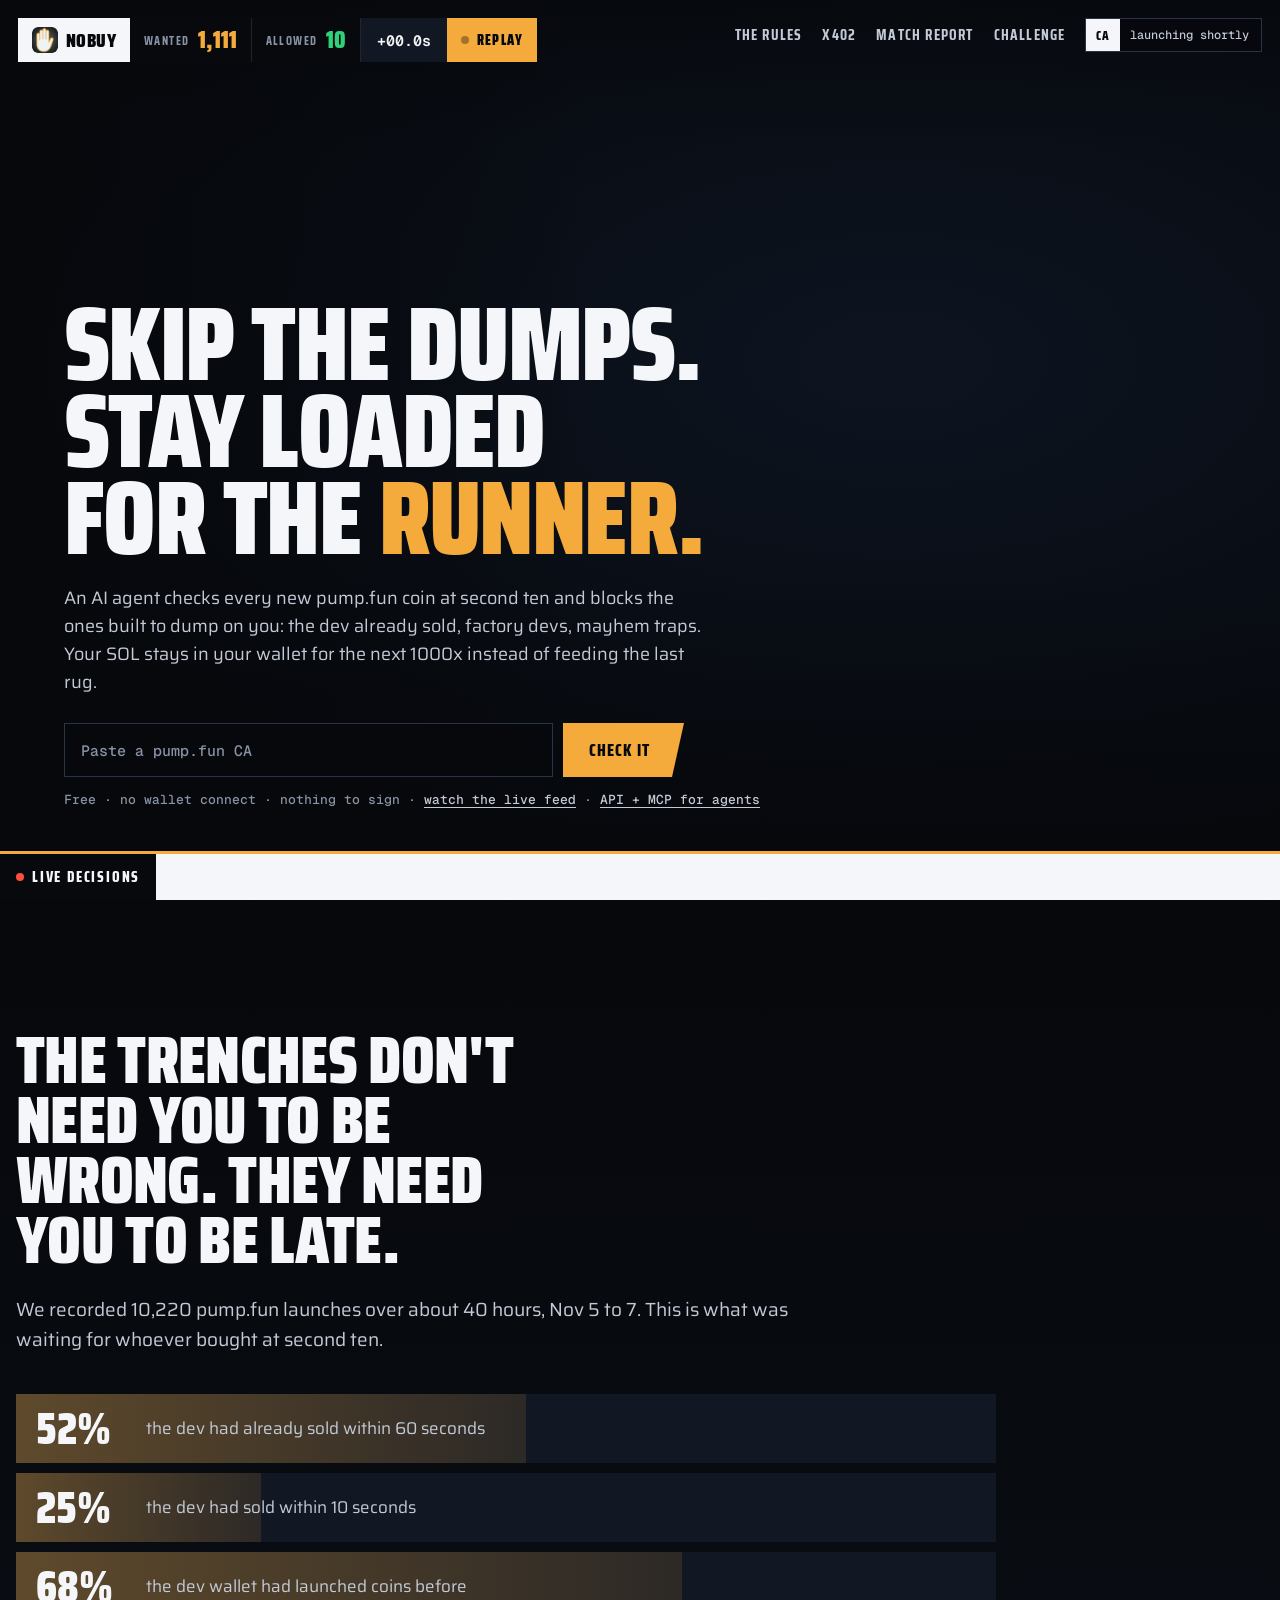
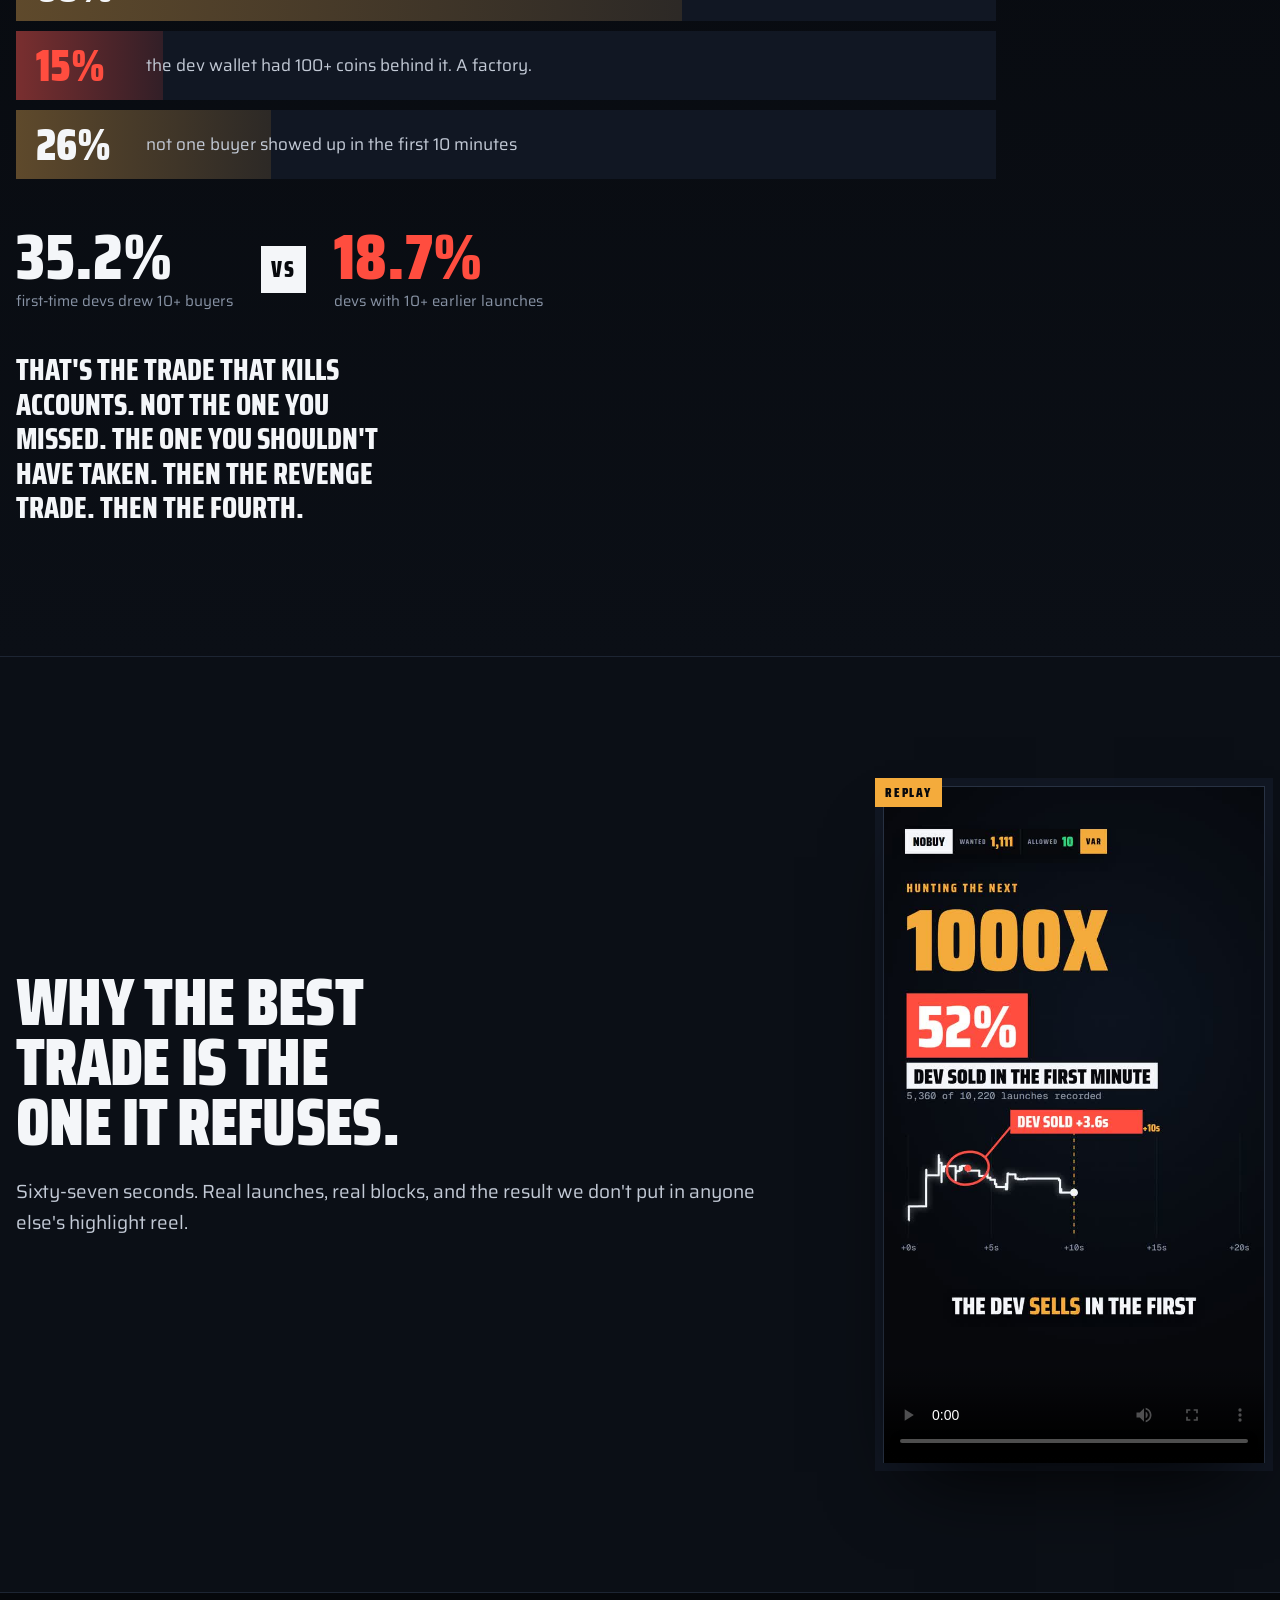
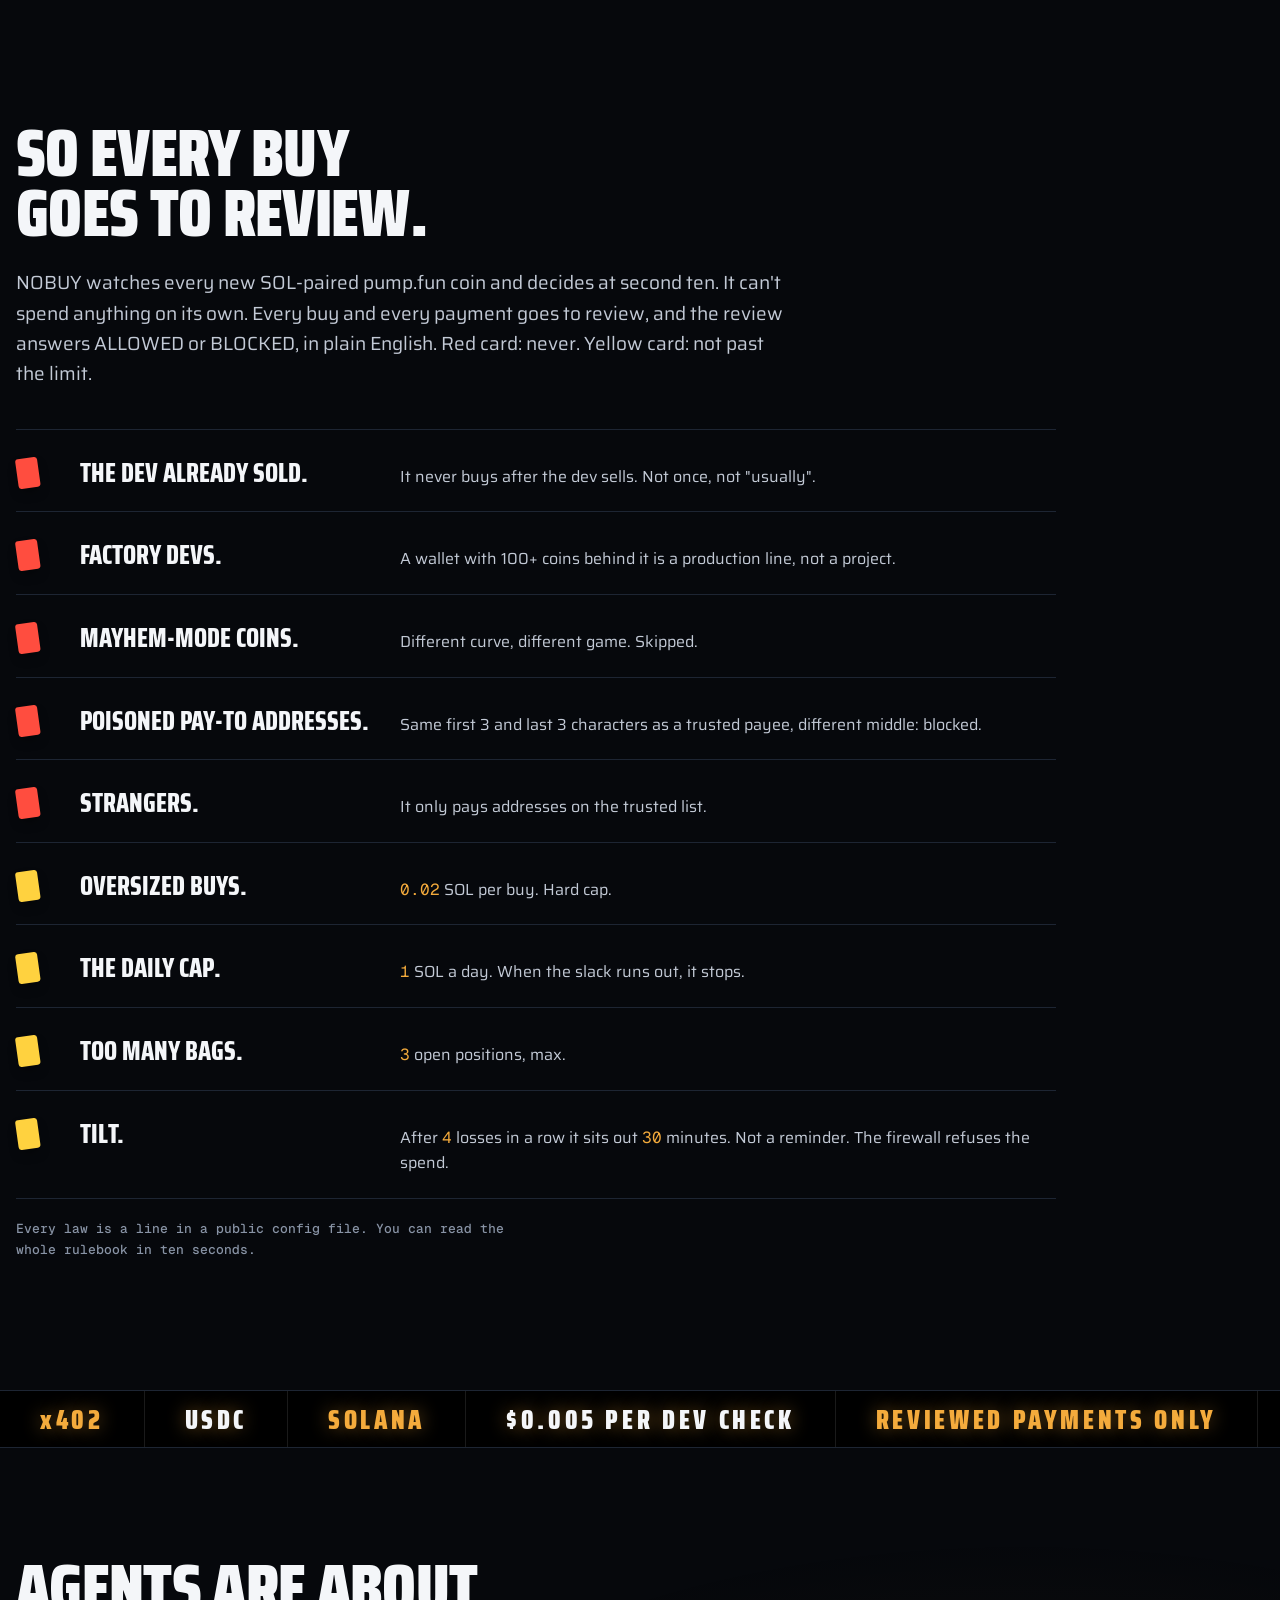
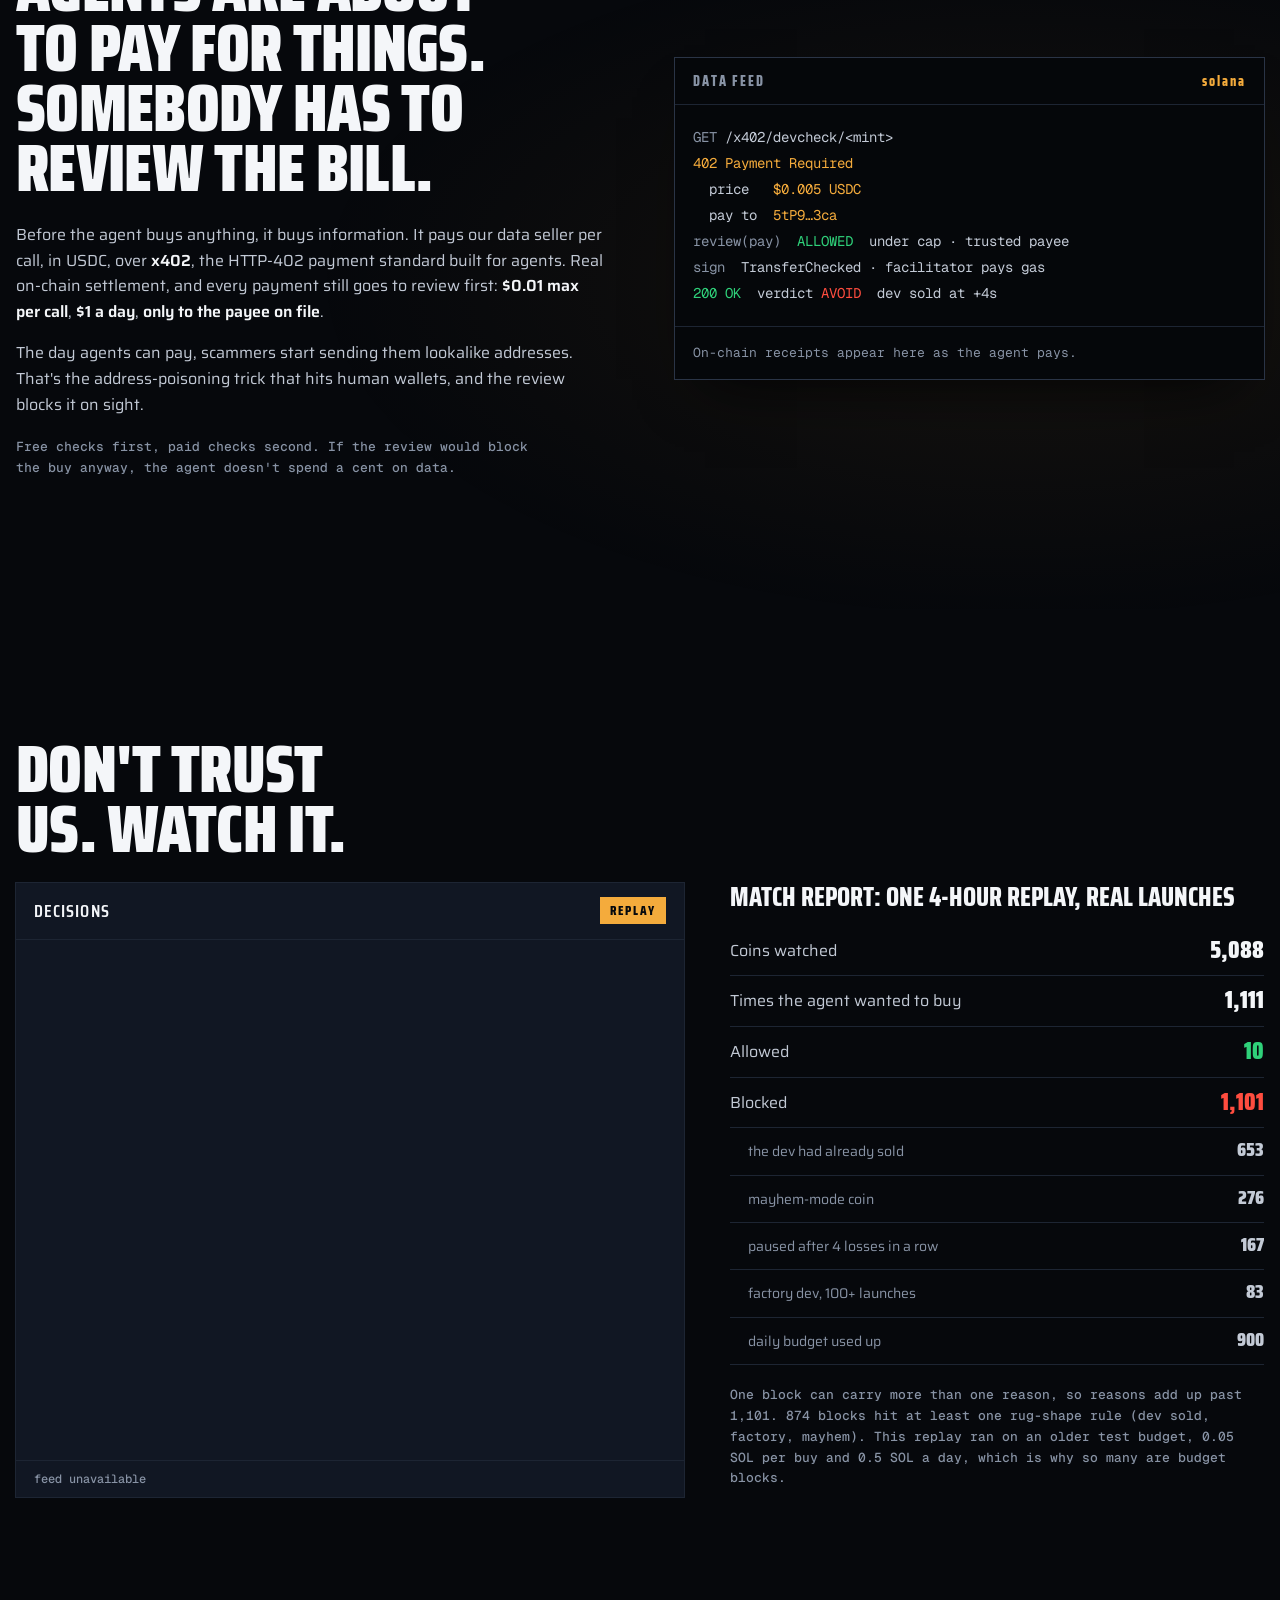
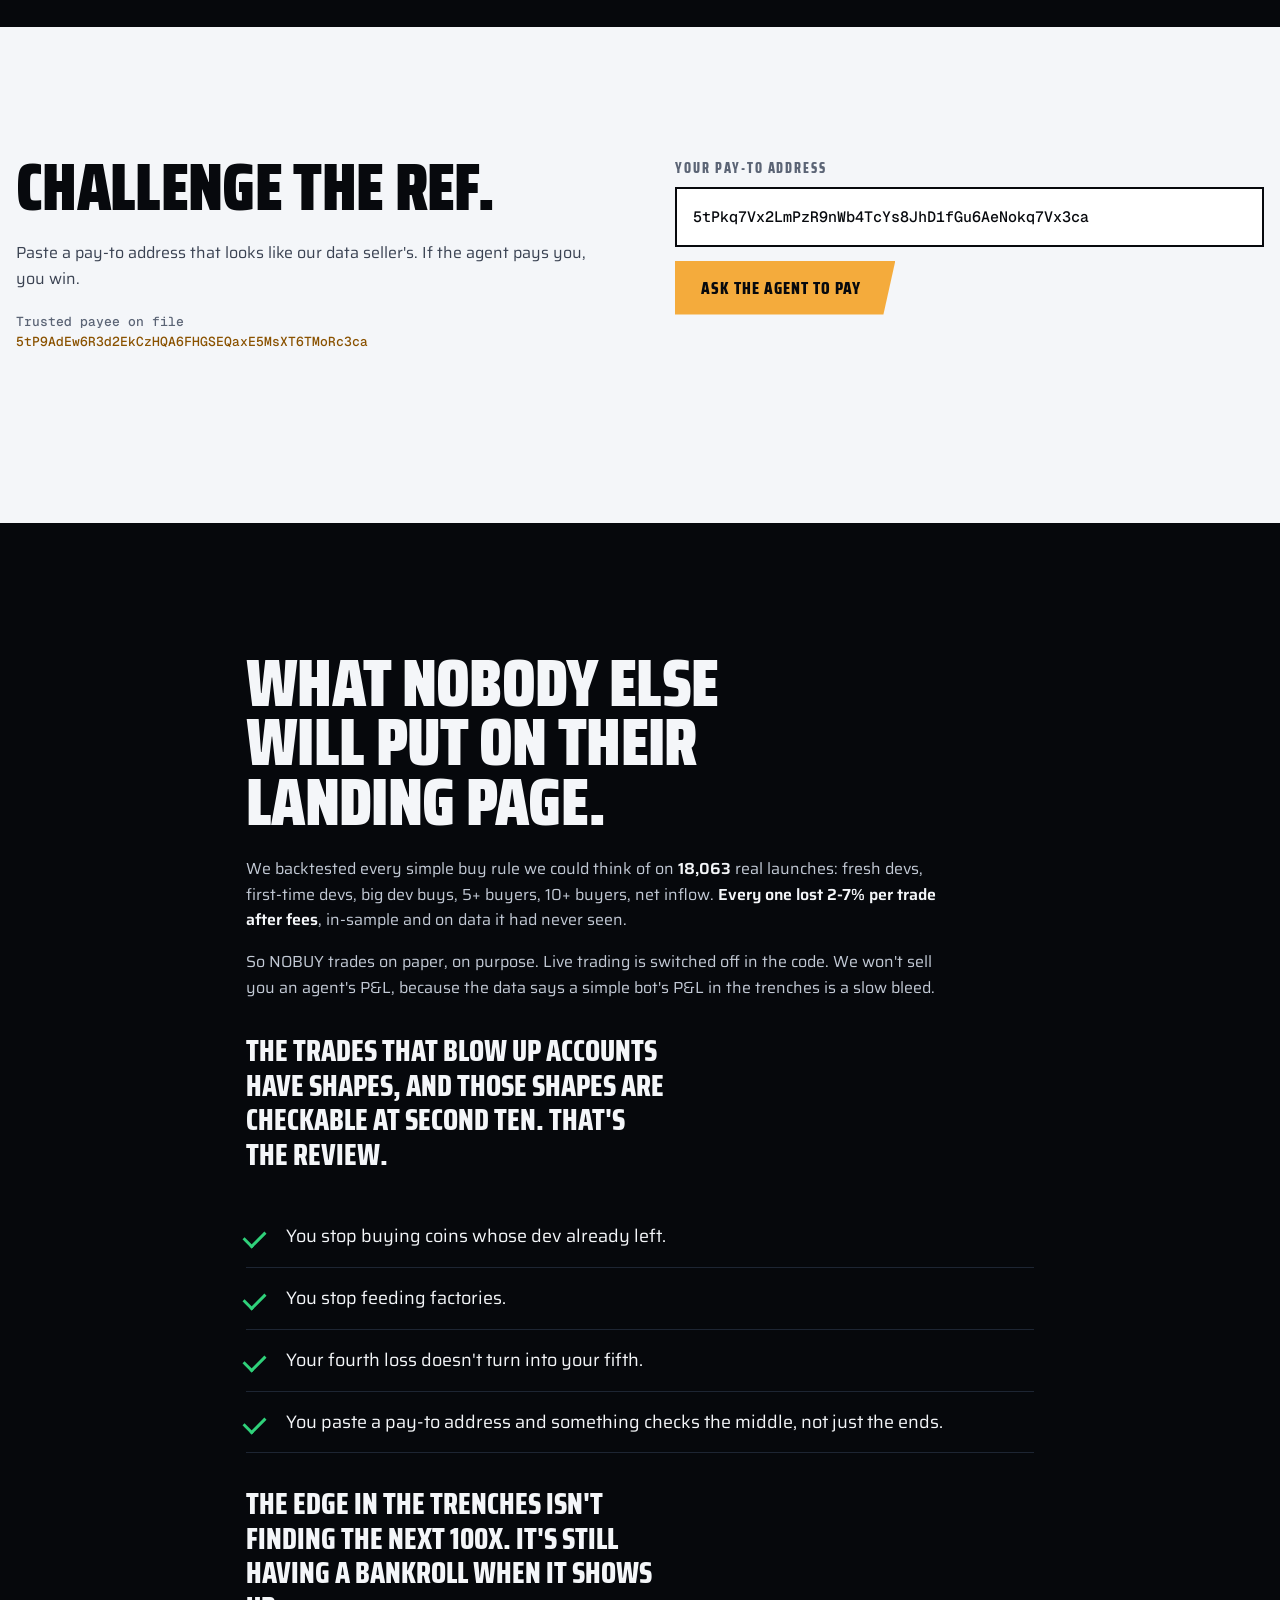
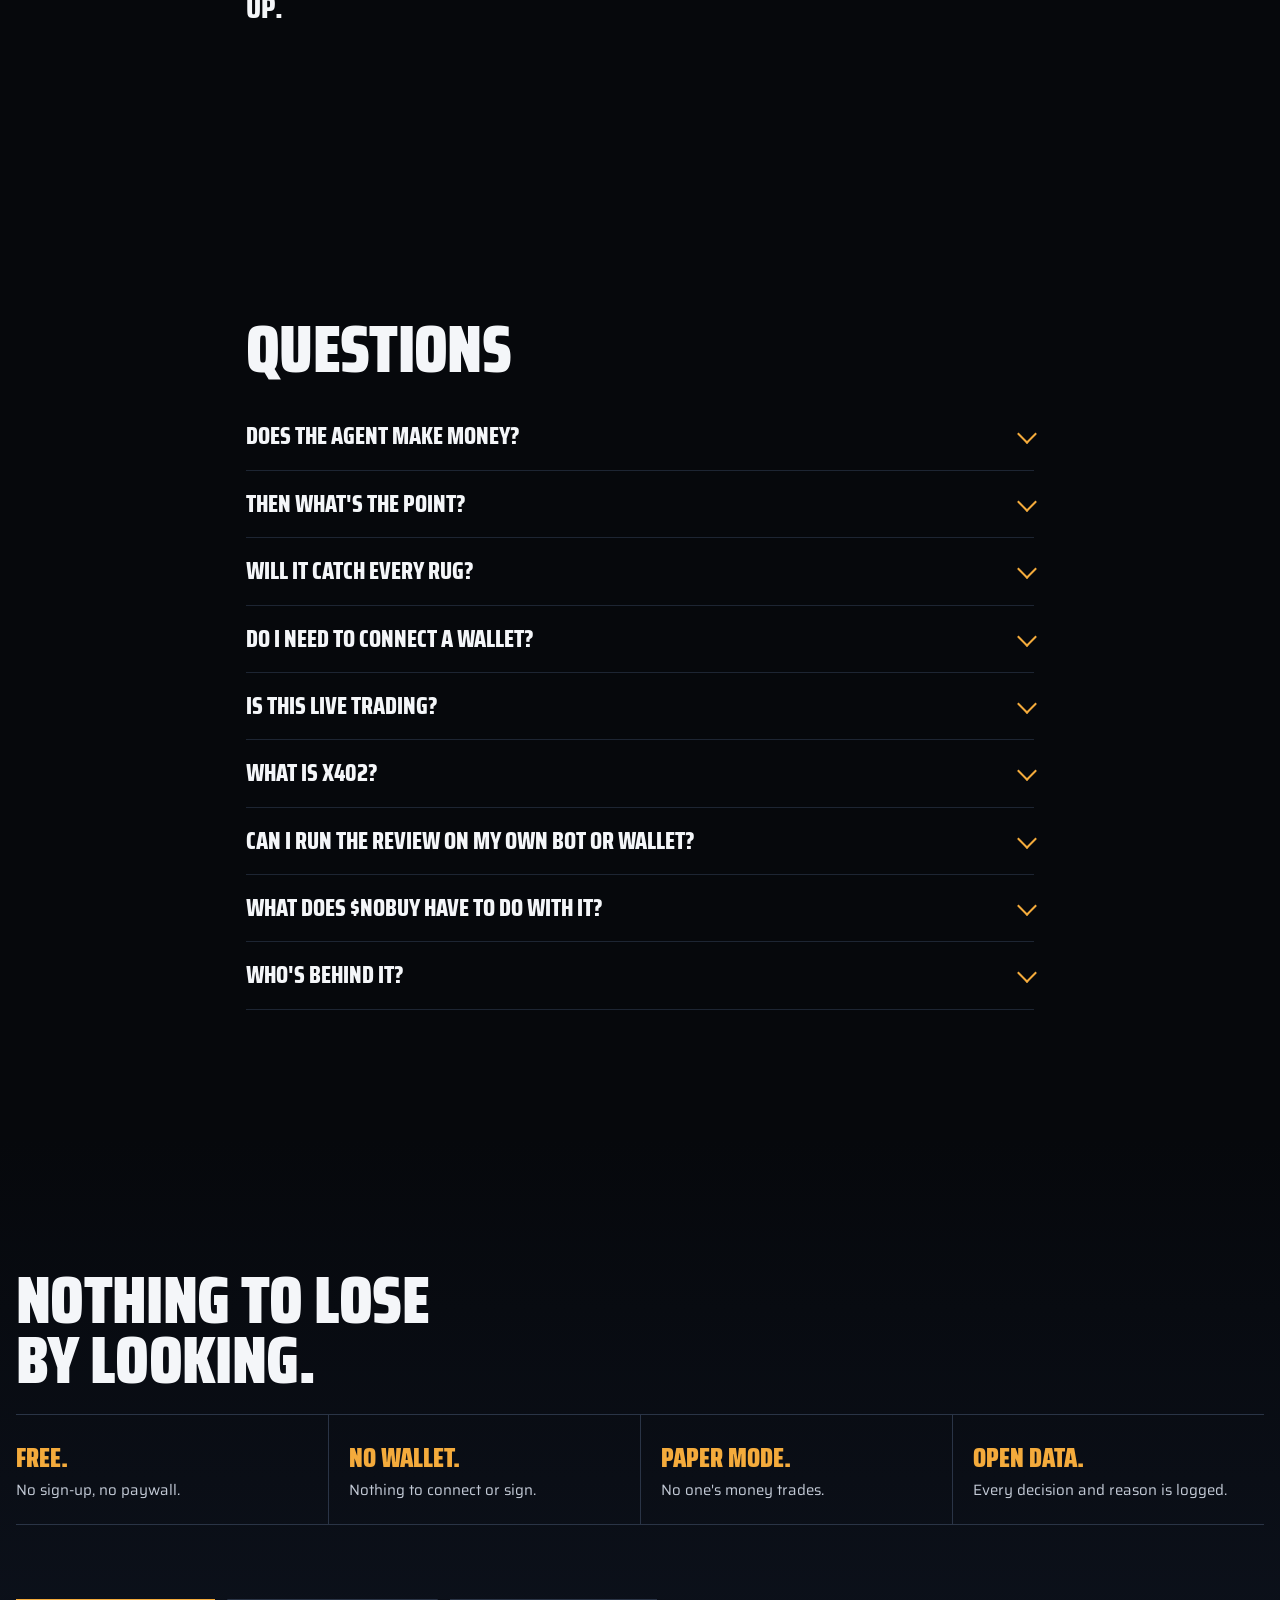
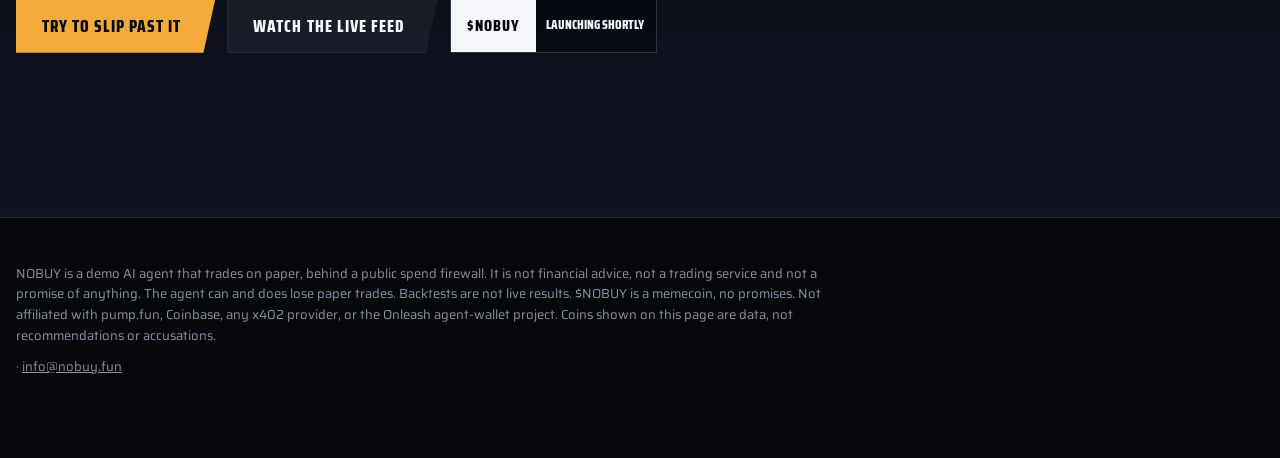
==== site/index.html @ ee3e0e4b "NOBUY: coin check API, x402 paywall, MCP tool, paper agent, site" ====
<!doctype html>
<html lang="en">
<head>
<meta charset="utf-8">
<meta name="viewport" content="width=device-width, initial-scale=1, viewport-fit=cover">
<title>NOBUY: skip the dumps, stay loaded for the runner</title>
<meta name="description" content="An AI agent blocks the pump.fun coins built to dump on you, so your SOL is still there for the runner.">
<meta property="og:title" content="NOBUY">
<meta property="og:description" content="Skip the dumps. Stay loaded for the runner.">
<meta property="og:image" content="https://nobuy.fun/og.png">
<meta property="og:url" content="https://nobuy.fun/">
<meta name="twitter:image" content="https://nobuy.fun/og.png">
<meta name="twitter:card" content="summary_large_image">
<meta name="twitter:title" content="NOBUY">
<meta name="twitter:description" content="Skip the dumps. Stay loaded for the runner.">
<meta name="theme-color" content="#06080c">
<link rel="icon" href="favicon-32.png" type="image/png" sizes="32x32">
<link rel="apple-touch-icon" href="apple-touch-icon.png">
<link rel="preconnect" href="https://fonts.googleapis.com">
<link rel="preconnect" href="https://fonts.gstatic.com" crossorigin>
<link href="https://fonts.googleapis.com/css2?family=Saira+Condensed:wght@600;700;800;900&family=Saira:wght@400;500;600&family=Geist+Mono:wght@400;500;600&display=swap" rel="stylesheet">
<link rel="stylesheet" href="style.css?v=7">
</head>
<body>
<!--
THESIS: Every buy goes to review. The page is a VAR broadcast: real coins replayed, the dev sell circled on the telestrator, the decision slammed on screen. It refuses the crypto-tool hero (two columns, gradient, card of stats).
OWN-WORLD: Night-match broadcast package. Pitch-black field, white broadcast slabs with black condensed caps, review amber as the house colour, NO BUY red, ALLOWED green, Saira Condensed caps, Geist body, Geist Mono only for data. Scorebug, lower thirds, ticker crawl, red/yellow cards.
STORY: Trenchers see the agent refuse real dev-sold, factory and mayhem coins, believe the review keeps them out of account-killing trades, then challenge it (slip test), watch the VSL, follow X, buy $NOBUY.
FIRST VIEWPORT: Full-bleed canvas replay of a real coin's first 20s. Scorebug top-left carries the proof (WANTED 1,111 / ALLOWED 10 + replay clock). Headline sells the outcome: Skip the dumps. Stay loaded for the runner. Review lower-third at right: UNDER REVIEW then DECISION slab. Headline bottom-left at display scale with two actions. Crawl of live decisions along the bottom edge.
FORM: VAR replay broadcast, own grounded list #6, seed key f89a2856.
FINISH: unreviewed and undocumented is unfinished; this build ends with the finish review, the verdict, and DESIGN.md
-->

<header class="broadcast" id="top">
  <canvas id="pitch" aria-hidden="true"></canvas>
  <div class="vignette" aria-hidden="true"></div>

  <div class="bugRow">
    <a class="scorebug" href="#top" aria-label="NOBUY scoreboard">
      <span class="sb-brand"><img src="mark.png" alt="" width="26" height="26" style="border-radius:6px">NOBUY</span>
      <span class="sb-team"><small>WANTED</small><b id="sbWanted">1,111</b></span>
      <span class="sb-team go"><small>ALLOWED</small><b id="sbAllowed">10</b></span>
      <span class="sb-clock" id="sbClock">+00.0s</span>
      <span class="sb-var"><i id="liveDot"></i><span id="sbMode">REPLAY</span></span>
    </a>
    <nav class="corner" aria-label="Sections">
      <a href="#rules">The rules</a>
      <a href="#x402">x402</a>
      <a href="#report">Match report</a>
      <a href="#challenge">Challenge</a>
      <button class="ca" data-ca type="button"><b>CA</b><span>launching shortly</span></button>
      <a class="xlink" data-x href="#" target="_blank" rel="noopener" aria-label="NOBUY on X"><svg viewBox="0 0 24 24" width="16" height="16" aria-hidden="true"><path fill="currentColor" d="M17.75 3h3.07l-6.7 7.66L22 21h-6.17l-4.83-6.32L5.47 21H2.4l7.17-8.2L2 3h6.33l4.37 5.78L17.75 3Zm-1.08 16.2h1.7L7.4 4.7H5.58l11.09 14.5Z"/></svg></a>
    </nav>
  </div>

  <div class="review" id="review" aria-live="polite">
    <div class="rv-tag"><span class="rv-var">VAR</span><span id="rvState">CHECKING</span></div>
    <div class="rv-coin" id="rvCoin">$—</div>
    <div class="rv-decision" id="rvDecision">—</div>
    <div class="rv-why" id="rvWhy"></div>
  </div>

  <div class="titleCard">
    <h1><span>Skip the dumps.</span> <span>Stay loaded</span> <span>for the <em>runner.</em></span></h1>
    <p class="dek">An AI agent checks every new pump.fun coin at second ten and blocks the ones built to dump on you: the dev already sold, factory devs, mayhem traps. Your SOL stays in your wallet for the next 1000x instead of feeding the last rug.</p>
    <form class="ck" id="ck" autocomplete="off">
      <input id="ckIn" spellcheck="false" placeholder="Paste a pump.fun CA" aria-label="Paste a pump.fun contract address">
      <button class="btn primary" type="submit">Check it</button>
    </form>
    <p class="assure">Free · no wallet connect · nothing to sign · <a href="#report">watch the live feed</a> · <a href="docs.html">API + MCP for agents</a></p>
  </div>

  <div class="crawl" aria-label="Latest decisions">
    <span class="crawl-label"><i></i>LIVE DECISIONS</span>
    <div class="crawl-track"><div class="crawl-inner" id="crawl"></div></div>
  </div>
</header>

<main>
<section class="stats" id="stats">
  <div class="wrap">
    <h2>The trenches don't need you to be wrong. They need you to be late.</h2>
    <p class="lead">We recorded 10,220 pump.fun launches over about 40 hours, Nov 5 to 7. This is what was waiting for whoever bought at second ten.</p>
    <div class="h2h" id="h2h">
      <div class="bar" style="--v:52"><span class="bar-n">52%</span><span class="bar-l">the dev had already sold within 60 seconds</span><i></i></div>
      <div class="bar" style="--v:25"><span class="bar-n">25%</span><span class="bar-l">the dev had sold within 10 seconds</span><i></i></div>
      <div class="bar" style="--v:68"><span class="bar-n">68%</span><span class="bar-l">the dev wallet had launched coins before</span><i></i></div>
      <div class="bar red" style="--v:15"><span class="bar-n">15%</span><span class="bar-l">the dev wallet had 100+ coins behind it. A factory.</span><i></i></div>
      <div class="bar" style="--v:26"><span class="bar-n">26%</span><span class="bar-l">not one buyer showed up in the first 10 minutes</span><i></i></div>
    </div>
    <div class="versus">
      <div><b>35.2%</b><span>first-time devs drew 10+ buyers</span></div>
      <div class="vs">VS</div>
      <div><b>18.7%</b><span>devs with 10+ earlier launches</span></div>
    </div>
    <p class="punch">That's the trade that kills accounts. Not the one you missed. The one you shouldn't have taken. Then the revenge trade. Then the fourth.</p>
  </div>
</section>

<section class="film" id="film">
  <div class="wrap filmGrid">
    <div>
      <h2>Why the best trade is the one it refuses.</h2>
      <p class="lead">Sixty-seven seconds. Real launches, real blocks, and the result we don't put in anyone else's highlight reel.</p>
    </div>
    <div class="monitor">
      <video id="vslVideo" controls playsinline preload="metadata" poster="vsl_poster.jpg">
        <source src="vsl.mp4" type="video/mp4">
      </video>
    </div>
  </div>
</section>

<section class="rules" id="rules">
  <div class="wrap">
    <h2>So every buy goes to review.</h2>
    <p class="lead">NOBUY watches every new SOL-paired pump.fun coin and decides at second ten. It can't spend anything on its own. Every buy and every payment goes to review, and the review answers ALLOWED or BLOCKED, in plain English. Red card: never. Yellow card: not past the limit.</p>
    <ol class="laws">
      <li><span class="card red" aria-label="Red card"></span><b>The dev already sold.</b><span>It never buys after the dev sells. Not once, not "usually".</span></li>
      <li><span class="card red" aria-label="Red card"></span><b>Factory devs.</b><span>A wallet with 100+ coins behind it is a production line, not a project.</span></li>
      <li><span class="card red" aria-label="Red card"></span><b>Mayhem-mode coins.</b><span>Different curve, different game. Skipped.</span></li>
      <li><span class="card red" aria-label="Red card"></span><b>Poisoned pay-to addresses.</b><span>Same first 3 and last 3 characters as a trusted payee, different middle: blocked.</span></li>
      <li><span class="card red" aria-label="Red card"></span><b>Strangers.</b><span>It only pays addresses on the trusted list.</span></li>
      <li><span class="card yellow" aria-label="Yellow card"></span><b>Oversized buys.</b><span><i data-cfg="max_trade_sol">0.02</i> SOL per buy. Hard cap.</span></li>
      <li><span class="card yellow" aria-label="Yellow card"></span><b>The daily cap.</b><span><i data-cfg="daily_sol">1</i> SOL a day. When the slack runs out, it stops.</span></li>
      <li><span class="card yellow" aria-label="Yellow card"></span><b>Too many bags.</b><span><i data-cfg="max_open">3</i> open positions, max.</span></li>
      <li><span class="card yellow" aria-label="Yellow card"></span><b>Tilt.</b><span>After <i data-cfg="loss_streak_pause">4</i> losses in a row it sits out <i data-cfg="pause_minutes">30</i> minutes. Not a reminder. The firewall refuses the spend.</span></li>
    </ol>
    <p class="fine">Every law is a line in a public config file. You can read the whole rulebook in ten seconds.</p>
  </div>
</section>

<section class="x402" id="x402">
  <div class="board" aria-hidden="true"><div class="board-run"><span>x402</span><span>USDC</span><span>SOLANA</span><span>$0.005 PER DEV CHECK</span><span>REVIEWED PAYMENTS ONLY</span><span>x402</span><span>USDC</span><span>SOLANA</span><span>$0.005 PER DEV CHECK</span><span>REVIEWED PAYMENTS ONLY</span></div></div>
  <div class="wrap x402Grid">
    <div>
      <h2>Agents are about to pay for things. Somebody has to review the bill.</h2>
      <p>Before the agent buys anything, it buys information. It pays our data seller per call, in USDC, over <b>x402</b>, the HTTP-402 payment standard built for agents. Real on-chain settlement, and every payment still goes to review first: <b>$0.01 max per call</b>, <b>$1 a day</b>, <b>only to the payee on file</b>.</p>
      <p>The day agents can pay, scammers start sending them lookalike addresses. That's the address-poisoning trick that hits human wallets, and the review blocks it on sight.</p>
      <p class="fine">Free checks first, paid checks second. If the review would block the buy anyway, the agent doesn't spend a cent on data.</p>
    </div>
    <div class="feedPanel">
      <div class="fp-head"><span>DATA FEED</span><span class="fp-net" id="tNet">solana</span></div>
<pre id="term"><span class="d">GET</span> /x402/devcheck/&lt;mint&gt;
<span class="a">402 Payment Required</span>
  price   <span class="a" id="tPrice">$0.005 USDC</span>
  pay to  <span class="a" id="tPay">5tP9…3ca</span>
<span class="d">review(pay)</span>  <span class="g">ALLOWED</span>  under cap · trusted payee
<span class="d">sign</span>  TransferChecked · facilitator pays gas
<span class="g">200 OK</span>  verdict <span class="r">AVOID</span>  dev sold at +4s</pre>
      <div class="receipts" id="receipts">On-chain receipts appear here as the agent pays.</div>
    </div>
  </div>
</section>

<section class="report" id="report">
  <div class="wrap">
    <h2>Don't trust us. Watch it.</h2>
    <div class="reportGrid">
      <div class="liveFeed">
        <div class="lf-head"><b>Decisions</b><span class="pill" id="feedMode">REPLAY</span></div>
        <div class="lf-list" id="feed"></div>
        <div class="lf-foot" id="logSrc">loading…</div>
      </div>
      <div class="matchReport">
        <h3>Match report: one 4-hour replay, real launches</h3>
        <dl>
          <div><dt>Coins watched</dt><dd>5,088</dd></div>
          <div><dt>Times the agent wanted to buy</dt><dd>1,111</dd></div>
          <div class="go"><dt>Allowed</dt><dd>10</dd></div>
          <div class="no"><dt>Blocked</dt><dd>1,101</dd></div>
          <div class="sub"><dt>the dev had already sold</dt><dd>653</dd></div>
          <div class="sub"><dt>mayhem-mode coin</dt><dd>276</dd></div>
          <div class="sub"><dt>paused after 4 losses in a row</dt><dd>167</dd></div>
          <div class="sub"><dt>factory dev, 100+ launches</dt><dd>83</dd></div>
          <div class="sub"><dt>daily budget used up</dt><dd>900</dd></div>
        </dl>
        <p class="fine">One block can carry more than one reason, so reasons add up past 1,101. 874 blocks hit at least one rug-shape rule (dev sold, factory, mayhem). This replay ran on an older test budget, 0.05 SOL per buy and 0.5 SOL a day, which is why so many are budget blocks.</p>
      </div>
    </div>
  </div>
</section>

<section class="challenge" id="challenge">
  <div class="wrap challengeGrid">
    <div>
      <h2>Challenge the ref.</h2>
      <p>Paste a pay-to address that looks like our data seller's. If the agent pays you, you win.</p>
      <p class="fine">Trusted payee on file<br><code id="trustedAddr">5tP9AdEw6R3d2EkCzHQA6FHGSEQaxE5MsXT6TMoRc3ca</code></p>
    </div>
    <div class="chForm">
      <label for="tryAddr">Your pay-to address</label>
      <input id="tryAddr" spellcheck="false" autocomplete="off">
      <button class="btn primary" id="tryBtn" type="button">Ask the agent to pay</button>
      <div class="verdict" id="tryOut" aria-live="polite"></div>
    </div>
  </div>
</section>

<section class="post" id="honest">
  <div class="wrap narrow">
    <h2>What nobody else will put on their landing page.</h2>
    <p>We backtested every simple buy rule we could think of on <b>18,063</b> real launches: fresh devs, first-time devs, big dev buys, 5+ buyers, 10+ buyers, net inflow. <b>Every one lost 2-7% per trade after fees</b>, in-sample and on data it had never seen.</p>
    <p>So NOBUY trades on paper, on purpose. Live trading is switched off in the code. We won't sell you an agent's P&amp;L, because the data says a simple bot's P&amp;L in the trenches is a slow bleed.</p>
    <p class="big">The trades that blow up accounts have shapes, and those shapes are checkable at second ten. That's the review.</p>
    <ul class="ticks">
      <li>You stop buying coins whose dev already left.</li>
      <li>You stop feeding factories.</li>
      <li>Your fourth loss doesn't turn into your fifth.</li>
      <li>You paste a pay-to address and something checks the middle, not just the ends.</li>
    </ul>
    <p class="big">The edge in the trenches isn't finding the next 100x. It's still having a bankroll when it shows up.</p>
  </div>
</section>

<section class="faq" id="faq">
  <div class="wrap narrow">
    <h2>Questions</h2>
    <details><summary>Does the agent make money?</summary><p>We don't claim it does, and we never will. Our own backtest says simple buy rules lose after fees. The agent trades on paper so you can watch the review work on real launches without anyone's money at risk.</p></details>
    <details><summary>Then what's the point?</summary><p>Most trading losses aren't bad luck. They're specific, avoidable trades: buying after the dev sold, buying from a factory, revenge-trading, sending to the wrong address. The review blocks those. Keeping your bankroll is the part of trading you actually control.</p></details>
    <details><summary>Will it catch every rug?</summary><p>No. It blocks the specific shapes listed above, which are checkable on-chain at second ten. A dev can still sell after you buy. When that happens, the agent's exit rule is "dev sold, out". Read the rules, not the hype.</p></details>
    <details><summary>Do I need to connect a wallet?</summary><p>No. The page is read-only. Nothing to sign, nothing to approve.</p></details>
    <details><summary>Is this live trading?</summary><p>No. Paper mode. The agent refuses to start in live mode. Every paper trade pays pump.fun's fees both ways, so the numbers aren't flattered. The x402 data payments are real USDC.</p></details>
    <details><summary>What is x402?</summary><p>A way for software to pay for a web request as it makes it: HTTP status 402, "Payment Required", settled in USDC. It lets an agent buy exactly one data call instead of a monthly plan. It also means agents will get targeted by the same address tricks people do, which is why every payment goes to review.</p></details>
    <details><summary>Can I run the review on my own bot or wallet?</summary><p>Not yet. The rules and limits are public, so you can copy them into your own trading today. If we ship a version for your own agent, it'll be on this page first. No date promised.</p></details>
    <details><summary>What does $NOBUY have to do with it?</summary><p>It's the memecoin for the project. The tool is free and doesn't need the coin. Memecoin, no promises.</p></details>
    <details><summary>Who's behind it?</summary><p>An anon dev who builds the tools before the coin. The receipts, the backtest and the replay numbers are on this page. Judge the work.</p></details>
  </div>
</section>

<section class="close">
  <div class="wrap">
    <h2>Nothing to lose by looking.</h2>
    <div class="reversal">
      <p><b>Free.</b> No sign-up, no paywall.</p>
      <p><b>No wallet.</b> Nothing to connect or sign.</p>
      <p><b>Paper mode.</b> No one's money trades.</p>
      <p><b>Open data.</b> Every decision and reason is logged.</p>
    </div>
    <div class="actions">
      <a class="btn primary" href="#challenge">Try to slip past it</a>
      <a class="btn" href="#report">Watch the live feed</a>
      <button class="ca big" data-ca type="button"><b>$NOBUY</b><span>launching shortly</span></button>
    </div>
  </div>
</section>
</main>

<footer>
  <div class="wrap">
    <p>NOBUY is a demo AI agent that trades on paper, behind a public spend firewall. It is not financial advice, not a trading service and not a promise of anything. The agent can and does lose paper trades. Backtests are not live results. $NOBUY is a memecoin, no promises. Not affiliated with pump.fun, Coinbase, any x402 provider, or the Onleash agent-wallet project. Coins shown on this page are data, not recommendations or accusations.</p>
    <p><a data-x href="#" target="_blank" rel="noopener">X</a> · <a href="mailto:info@nobuy.fun">info@nobuy.fun</a></p>
  </div>
</footer>

<script src="config.js"></script>
<script src="app.js?v=7"></script>
</body>
</html>
---- site/style.css ----
/* ONLEASH: VAR replay broadcast. Night-match package: pitch black, white slabs, review amber, NO BUY red, ALLOWED green. */
:root{
  --pitch:#06080c; --pitch2:#0b0f16; --turf:#111723; --line:#1d2533; --line2:#2a3446;
  --chalk:#f4f6f9; --chalk2:#c3cad6; --chalk3:#8893a5;
  --amber:#f4ab3c; --amber2:#ffc96e; --red:#ff4d3f; --green:#2fd17a; --yellow:#ffd23f;
  --ink:#07090d;
  --cond:'Saira Condensed',sans-serif; --sans:'Saira',system-ui,sans-serif; --mono:'Geist Mono',ui-monospace,monospace;
  --out:cubic-bezier(.16,1,.3,1);
}
*{box-sizing:border-box;margin:0;padding:0}
html{scroll-behavior:smooth}
body{background:var(--pitch);color:var(--chalk);font:16px/1.6 var(--sans);-webkit-font-smoothing:antialiased;overflow-x:hidden}
a{color:inherit}
b{font-weight:600;color:var(--chalk)}
.wrap{max-width:1280px;margin:0 auto;padding:0 max(16px,env(safe-area-inset-left));position:relative}
.narrow{max-width:820px}

/* ---------------------------------------------------------------- buttons, chips */
.btn{display:inline-flex;align-items:center;justify-content:center;height:54px;padding:0 34px 0 26px;font:800 17px var(--cond);letter-spacing:.06em;text-transform:uppercase;
  text-decoration:none;color:var(--chalk);background:rgba(255,255,255,.05);border:0;box-shadow:inset 0 0 0 1px var(--line2);cursor:pointer;
  clip-path:polygon(0 0,100% 0,calc(100% - 12px) 100%,0 100%);transition:background .3s var(--out),color .3s,transform .4s var(--out)}
.btn:hover{background:rgba(255,255,255,.12);transform:translateX(3px)}
.btn:focus-visible{outline:2px solid var(--amber);outline-offset:3px}
.btn.primary{background:var(--amber);color:var(--ink);box-shadow:none}
.btn.primary:hover{background:var(--amber2)}
.ca{display:inline-flex;align-items:center;gap:10px;height:34px;padding:0 12px 0 0;border:1px solid var(--line2);background:rgba(6,8,12,.6);color:var(--chalk2);
  font:500 12px var(--mono);cursor:pointer;max-width:100%}
.ca b{background:var(--chalk);color:var(--ink);font:800 13px var(--cond);letter-spacing:.06em;height:100%;display:grid;place-items:center;padding:0 10px}
.ca span{overflow:hidden;text-overflow:ellipsis;white-space:nowrap}
.ca[disabled]{cursor:default}
.ca.big{height:54px}.ca.big b{font-size:16px;padding:0 16px}.ca.big span{font-size:13px}

/* ---------------------------------------------------------------- the broadcast (hero) */
.broadcast{position:relative;height:100svh;min-height:660px;overflow:hidden;isolation:isolate;background:radial-gradient(120% 90% at 70% 40%,#0d1420 0%,var(--pitch) 70%)}
#pitch{position:absolute;inset:0;width:100%;height:100%;z-index:0}
.vignette{position:absolute;inset:0;z-index:1;pointer-events:none;
  background:linear-gradient(90deg,rgba(6,8,12,.85) 0%,rgba(6,8,12,.35) 36%,rgba(6,8,12,0) 46%),linear-gradient(0deg,rgba(6,8,12,.95) 0%,rgba(6,8,12,0) 36%),linear-gradient(180deg,rgba(6,8,12,.7) 0%,rgba(6,8,12,0) 16%)}

.bugRow{position:absolute;z-index:3;top:max(18px,env(safe-area-inset-top));left:max(18px,env(safe-area-inset-left));right:max(18px,env(safe-area-inset-right));display:flex;justify-content:space-between;align-items:flex-start;gap:16px}
.scorebug{display:flex;align-items:stretch;height:44px;text-decoration:none;box-shadow:0 12px 30px -10px rgba(0,0,0,.7);animation:bugIn .9s var(--out) both}
@keyframes bugIn{from{clip-path:inset(0 100% 0 0)}to{clip-path:inset(0 0 0 0)}}
.scorebug>span{display:flex;align-items:center;gap:8px;padding:0 14px}
.sb-brand{background:var(--chalk);color:var(--ink);font:900 19px var(--cond);letter-spacing:.02em}
.sb-team{background:var(--ink);border-right:1px solid var(--line)}
.sb-team small{font:700 12px var(--cond);letter-spacing:.12em;color:var(--chalk3)}
.sb-team b{font:900 24px var(--cond);color:var(--amber);font-variant-numeric:tabular-nums}
.sb-team.go b{color:var(--green)}
.sb-clock{background:var(--turf);font:600 15px var(--mono);color:var(--chalk);font-variant-numeric:tabular-nums;min-width:86px;justify-content:center}
.sb-var{background:var(--amber);color:var(--ink);font:900 14px var(--cond);letter-spacing:.1em}
.sb-var i{width:8px;height:8px;border-radius:50%;background:var(--ink);opacity:.35}
.sb-var i.on{opacity:1;animation:blink 1.4s steps(2) infinite}
@keyframes blink{50%{opacity:.25}}
.corner{display:flex;align-items:center;gap:20px;font:700 15px var(--cond);letter-spacing:.08em;text-transform:uppercase;color:var(--chalk2)}
.corner a{text-decoration:none;transition:color .2s}.corner a:hover{color:var(--chalk)}
.xlink{display:grid;place-items:center;width:34px;height:34px;border:1px solid var(--line2)}

/* review lower-third (right) */
.review{position:absolute;z-index:3;right:max(28px,4.5vw);top:max(84px,10%);width:min(410px,32vw);pointer-events:none}
.review>*{opacity:0}
.review.s1 .rv-tag,.review.s2 .rv-coin,.review.s3 .rv-decision,.review.s3 .rv-why{opacity:1;animation:slab .55s var(--out) both}
.review.out>*{animation:slabOut .35s ease-in both!important}
@keyframes slab{from{clip-path:inset(0 100% 0 0);transform:translateX(-14px)}to{clip-path:inset(0 0 0 0);transform:none}}
@keyframes slabOut{from{opacity:1}to{clip-path:inset(0 0 0 100%);opacity:0}}
.rv-tag{display:inline-flex;align-items:stretch;height:34px;font:800 15px var(--cond);letter-spacing:.14em;background:var(--ink);color:var(--chalk2)}
.rv-tag span{display:flex;align-items:center;padding:0 12px}
.rv-var{background:var(--amber);color:var(--ink)}
.rv-coin{margin-top:2px;background:var(--chalk);color:var(--ink);font:900 40px/1 var(--cond);padding:12px 16px 10px;overflow:hidden;text-overflow:ellipsis;white-space:nowrap}
.rv-decision{background:var(--red);color:#fff;font:900 76px/.9 var(--cond);padding:16px 16px 12px;text-transform:uppercase}
.rv-decision.go{background:var(--green);color:var(--ink)}
.rv-decision.warn{background:var(--amber);color:var(--ink)}
.rv-decision.na{background:var(--line2);color:var(--chalk)}
.rv-why{background:rgba(7,9,13,.9);backdrop-filter:blur(8px);font:500 16px/1.45 var(--sans);color:var(--chalk);padding:12px 16px}

/* title card (bottom-left) */
.titleCard{position:absolute;z-index:3;left:max(28px,5vw);bottom:92px;max-width:min(780px,58vw)}
h1{font:900 clamp(52px,min(8.6vw,11.5vh),132px)/.84 var(--cond);letter-spacing:-.015em;text-transform:uppercase;margin-bottom:24px}
h1 span{display:inline-block;animation:rise 1s var(--out) both}
h1 span:nth-child(2){animation-delay:.08s}h1 span:nth-child(3){animation-delay:.16s}
h1 em{font-style:normal;color:var(--amber)}
@keyframes rise{from{opacity:0;transform:translateY(40px);filter:blur(6px)}to{opacity:1;transform:none;filter:none}}
.dek{font-size:18px;line-height:1.55;color:var(--chalk2);max-width:54ch;animation:rise 1s .25s var(--out) both}
.titleCard .actions{display:flex;gap:12px;flex-wrap:wrap;margin-top:26px;animation:rise 1s .35s var(--out) both}
.assure{margin-top:14px;font:500 13px var(--mono);color:var(--chalk3)}
.assure a{color:var(--chalk2);text-underline-offset:3px}.assure a:hover{color:var(--amber)}
.ck{display:flex;flex-wrap:wrap;gap:10px;margin-top:26px;max-width:620px;animation:rise 1s .35s var(--out) both}
.ck input{flex:1 1 260px;min-width:0;height:54px;padding:0 16px;background:rgba(7,9,13,.72);border:1px solid var(--line2);color:var(--chalk);font:500 15px var(--mono);backdrop-filter:blur(8px)}
.ck input::placeholder{color:var(--chalk3)}
.ck input:focus{outline:none;border-color:var(--amber)}
.ck .btn{flex:none}

/* crawl */
.crawl{position:absolute;z-index:3;left:0;right:0;bottom:0;height:46px;display:flex;background:var(--chalk);color:var(--ink);box-shadow:0 -3px 0 var(--amber)}
.crawl-label{flex:none;display:flex;align-items:center;gap:8px;padding:0 16px;background:var(--ink);color:var(--chalk);font:800 15px var(--cond);letter-spacing:.12em}
.crawl-label i{width:8px;height:8px;border-radius:50%;background:var(--red);animation:blink 1.4s steps(2) infinite}
.crawl-track{flex:1;overflow:hidden;position:relative;mask-image:linear-gradient(90deg,transparent,#000 3%,#000 97%,transparent)}
.crawl-inner{display:flex;align-items:center;height:100%;white-space:nowrap;width:max-content;animation:crawl var(--dur,90s) linear infinite}
@keyframes crawl{to{transform:translateX(-50%)}}
.ci{display:inline-flex;align-items:center;gap:8px;padding:0 22px;font:600 15px var(--sans);border-right:1px solid #d6dbe3;height:100%}
.ci b{font:900 17px var(--cond);letter-spacing:.04em;color:var(--ink)}
.ci .k{font:900 13px var(--cond);letter-spacing:.1em;padding:3px 7px;color:#fff;background:var(--red)}
.ci .k.go{background:#1a9c58}.ci .k.pay{background:#b8761a}.ci .k.ex{background:#4b5566}
.ci .r{color:#3a4252;font-weight:500}

/* ---------------------------------------------------------------- sections */
main section{padding:130px 0;position:relative}
h2{font:900 clamp(40px,5.2vw,80px)/.9 var(--cond);letter-spacing:-.01em;text-transform:uppercase;max-width:16ch;margin-bottom:24px;text-wrap:balance}
h3{font:800 26px/1.05 var(--cond);text-transform:uppercase;margin-bottom:16px}
.lead{font-size:19px;color:var(--chalk2);max-width:60ch;margin-bottom:40px}
section p{color:var(--chalk2);max-width:64ch}
section p+p{margin-top:16px}
.fine{font:500 13px/1.6 var(--mono);color:var(--chalk3);margin-top:20px}
.big{font:800 30px/1.15 var(--cond)!important;color:var(--chalk)!important;text-transform:uppercase;margin:34px 0!important;max-width:30ch!important}
code{font:500 13px var(--mono);color:var(--amber);overflow-wrap:anywhere}

/* stats: broadcast head-to-head bars */
.stats{background:linear-gradient(180deg,var(--pitch) 0%,var(--pitch2) 100%)}
.h2h{display:grid;gap:10px;max-width:980px}
.bar{position:relative;display:grid;grid-template-columns:130px 1fr;align-items:center;min-height:68px;background:var(--turf);overflow:hidden}
.bar i{position:absolute;left:0;top:0;bottom:0;width:calc(var(--v)*1%);background:linear-gradient(90deg,rgba(244,171,60,.34),rgba(244,171,60,.12));transform-origin:left;transform:scaleX(0);transition:transform 1.4s var(--out)}
.bar.red i{background:linear-gradient(90deg,rgba(255,77,63,.44),rgba(255,77,63,.14))}
.h2h.in .bar i{transform:scaleX(1)}
.h2h.in .bar:nth-child(2) i{transition-delay:.08s}.h2h.in .bar:nth-child(3) i{transition-delay:.16s}.h2h.in .bar:nth-child(4) i{transition-delay:.24s}.h2h.in .bar:nth-child(5) i{transition-delay:.32s}
.bar-n{position:relative;z-index:1;font:900 44px var(--cond);padding-left:20px;color:var(--chalk)}
.bar.red .bar-n{color:var(--red)}
.bar-l{position:relative;z-index:1;font-size:17px;color:var(--chalk2)}
.versus{display:flex;align-items:center;gap:28px;margin:46px 0 10px;flex-wrap:wrap}
.versus>div:not(.vs){display:flex;flex-direction:column}
.versus b{font:900 64px/1 var(--cond)}
.versus>div:last-child b{color:var(--red)}
.versus span{font-size:15px;color:var(--chalk3)}
.vs{font:900 22px var(--cond);background:var(--chalk);color:var(--ink);padding:6px 10px;letter-spacing:.1em}
.punch{font:800 30px/1.15 var(--cond)!important;color:var(--chalk)!important;text-transform:uppercase;max-width:28ch!important;margin-top:40px}

/* film */
.film{background:var(--pitch2);border-top:1px solid var(--line);border-bottom:1px solid var(--line)}
.filmGrid{display:grid;grid-template-columns:1fr auto;gap:60px;align-items:center}
.monitor{width:min(380px,80vw);aspect-ratio:9/16;background:#000;box-shadow:0 40px 80px -30px rgba(0,0,0,.9),0 0 0 1px var(--line2),0 0 0 9px var(--turf);position:relative}
.monitor::before{content:"REPLAY";position:absolute;z-index:2;top:-9px;left:-9px;background:var(--amber);color:var(--ink);font:900 13px var(--cond);letter-spacing:.14em;padding:4px 10px;pointer-events:none}
.monitor video{width:100%;height:100%;display:block;object-fit:cover}

/* laws */
.laws{list-style:none;border-top:1px solid var(--line);max-width:1040px}
.laws li{display:grid;grid-template-columns:44px 300px 1fr;gap:20px;align-items:baseline;padding:22px 0;border-bottom:1px solid var(--line);transition:background .3s}
.laws li:hover{background:linear-gradient(90deg,rgba(255,255,255,.03),transparent)}
.laws b{font:800 26px/1.1 var(--cond);text-transform:uppercase}
.laws span:not(.card){color:var(--chalk2)}
.laws i{font-style:normal;font-family:var(--mono);color:var(--amber)}
.card{display:block;width:22px;height:30px;border-radius:3px;transform:rotate(-8deg) translateY(6px);box-shadow:0 6px 12px -4px rgba(0,0,0,.6)}
.card.red{background:var(--red)}.card.yellow{background:var(--yellow)}

/* x402: perimeter board + data feed */
.x402{padding-top:0!important;background:radial-gradient(80% 60% at 80% 60%,rgba(244,171,60,.07),transparent 70%)}
.board{height:58px;background:#000;border-top:1px solid var(--line);border-bottom:1px solid var(--line);overflow:hidden;margin-bottom:110px}
.board-run{display:flex;width:max-content;height:100%;animation:crawl 40s linear infinite}
.board-run span{display:flex;align-items:center;padding:0 40px;font:900 26px var(--cond);letter-spacing:.14em;color:var(--amber);text-shadow:0 0 18px rgba(244,171,60,.45);border-right:1px solid #1a1a1a}
.board-run span:nth-child(even){color:var(--chalk)}
.x402Grid{display:grid;grid-template-columns:1fr 1fr;gap:70px;align-items:center}
.feedPanel{background:#05070a;box-shadow:0 0 0 1px var(--line2),0 30px 60px -30px rgba(0,0,0,.9)}
.fp-head{display:flex;justify-content:space-between;padding:12px 18px;border-bottom:1px solid var(--line);font:800 14px var(--cond);letter-spacing:.14em;color:var(--chalk3)}
.fp-net{color:var(--amber)}
.feedPanel pre{font:14px/1.85 var(--mono);color:var(--chalk2);padding:20px 18px;white-space:pre-wrap;overflow-wrap:anywhere}
.feedPanel .d{color:var(--chalk3)}.feedPanel .a{color:var(--amber)}.feedPanel .g{color:var(--green)}.feedPanel .r{color:var(--red)}
.receipts{border-top:1px solid var(--line);padding:14px 18px;font:13px/1.8 var(--mono);color:var(--chalk3)}
.receipts a{color:var(--amber)}

/* match report */
.reportGrid{display:grid;grid-template-columns:1.25fr 1fr;gap:46px;margin-top:10px}
.liveFeed{background:var(--turf);box-shadow:0 0 0 1px var(--line)}
.lf-head{display:flex;justify-content:space-between;align-items:center;padding:14px 18px;border-bottom:1px solid var(--line);font:800 18px var(--cond);letter-spacing:.06em;text-transform:uppercase}
.pill{font:800 13px var(--cond);letter-spacing:.14em;background:var(--amber);color:var(--ink);padding:3px 10px}
.pill.live{background:var(--green)}
.lf-list{height:520px;overflow:hidden;mask-image:linear-gradient(180deg,#000 80%,transparent)}
.lf-foot{padding:10px 18px;font:500 12px var(--mono);color:var(--chalk3);border-top:1px solid var(--line)}
.ev{display:grid;grid-template-columns:50px 88px 1fr;gap:10px;padding:12px 18px;border-bottom:1px solid var(--line);font-size:14px;animation:evIn .6s var(--out)}
@keyframes evIn{from{opacity:0;transform:translateY(-12px);background:rgba(244,171,60,.12)}to{opacity:1;transform:none}}
.ev .t{font:500 12px var(--mono);color:var(--chalk3);padding-top:2px}
.ev .k{font:900 14px var(--cond);letter-spacing:.08em;align-self:start;justify-self:start;padding:2px 7px;color:#fff;background:var(--red)}
.ev .k.go{background:var(--green);color:var(--ink)}.ev .k.pay{background:var(--amber);color:var(--ink)}.ev .k.ex{background:var(--line2)}
.ev .w{color:var(--chalk2);min-width:0;overflow-wrap:anywhere}
.ev .w b{font:800 16px var(--cond);letter-spacing:.03em}
.ev a{color:var(--amber)}
.matchReport dl div{display:flex;justify-content:space-between;gap:16px;padding:12px 0;border-bottom:1px solid var(--line)}
.matchReport dt{color:var(--chalk2)}
.matchReport dd{font:900 24px/1 var(--cond);font-variant-numeric:tabular-nums}
.matchReport .go dd{color:var(--green)}.matchReport .no dd{color:var(--red)}
.matchReport .sub dt{padding-left:18px;font-size:14px;color:var(--chalk3)}.matchReport .sub dd{font-size:19px;color:var(--chalk2)}

/* challenge: the one light band */
.challenge{background:var(--chalk);color:var(--ink)}
.challenge h2,.challenge b{color:var(--ink)}
.challenge p{color:#3a4252}
.challenge .fine{color:#5b6475}
.challenge code{color:#8a5200}
.challengeGrid{display:grid;grid-template-columns:1fr 1fr;gap:70px;align-items:start}
.chForm label{display:block;font:800 14px var(--cond);letter-spacing:.14em;text-transform:uppercase;color:#5b6475;margin-bottom:8px}
.chForm input{width:100%;height:60px;border:2px solid var(--ink);background:#fff;color:var(--ink);font:500 15px var(--mono);padding:0 16px;margin-bottom:14px;outline:none}
.chForm input:focus{border-color:var(--amber);box-shadow:0 0 0 4px rgba(244,171,60,.25)}
.verdict{margin-top:22px;font:500 14px/1.6 var(--mono);color:#3a4252;min-height:4em;overflow-wrap:anywhere}
.verdict .slab{display:inline-block;font:900 64px/.95 var(--cond);text-transform:uppercase;padding:10px 16px 6px;color:#fff;background:var(--red);margin-bottom:12px;animation:slab .5s var(--out) both}
.verdict .slab.go{background:var(--green);color:var(--ink)}
.verdict mark{background:rgba(255,77,63,.2);color:#c42a1d}

/* post-match */
.ticks{list-style:none;margin:10px 0}
.ticks li{padding:16px 0 16px 40px;border-bottom:1px solid var(--line);position:relative;font-size:18px;color:var(--chalk)}
.ticks li::before{content:"";position:absolute;left:2px;top:20px;width:10px;height:18px;border-right:3px solid var(--green);border-bottom:3px solid var(--green);transform:rotate(45deg)}

/* faq */
details{border-bottom:1px solid var(--line);padding:20px 0}
summary{cursor:pointer;font:800 24px/1.1 var(--cond);text-transform:uppercase;list-style:none;display:flex;justify-content:space-between;gap:16px}
summary::-webkit-details-marker{display:none}
summary::after{content:"";flex:none;width:12px;height:12px;margin-top:4px;border-right:2px solid var(--amber);border-bottom:2px solid var(--amber);transform:rotate(45deg);transition:transform .3s var(--out)}
details[open] summary::after{transform:rotate(225deg)}
summary:focus-visible{outline:2px solid var(--amber);outline-offset:4px}
details p{margin-top:12px}

/* close */
.close{background:linear-gradient(180deg,var(--pitch) 0%,#0e1420 100%)}
.reversal{display:grid;grid-template-columns:repeat(4,1fr);border-top:1px solid var(--line2);border-bottom:1px solid var(--line2);margin:10px 0 40px}
.reversal p{padding:22px 20px 22px 0;margin:0!important;font-size:15px}
.reversal p+p{padding-left:20px;border-left:1px solid var(--line2)}
.reversal b{display:block;font:900 26px var(--cond);text-transform:uppercase;color:var(--amber)}
.close .actions{display:flex;gap:12px;flex-wrap:wrap;align-items:center}

footer{padding:46px 0 70px;border-top:1px solid var(--line);font-size:13px;color:var(--chalk3)}
footer p{max-width:92ch;margin-bottom:10px}

.reveal{opacity:0;transform:translateY(26px);transition:opacity .9s var(--out),transform .9s var(--out)}
.reveal.in{opacity:1;transform:none}

/* ---------------------------------------------------------------- responsive */
@media (max-width:1100px){
  .corner a:not(.xlink){display:none}
  .review{top:auto;bottom:calc(46px + 24px);right:16px;width:min(300px,40vw)}
  .rv-decision{font-size:52px}.rv-coin{font-size:30px}
  .titleCard{max-width:min(620px,54vw)}
}
@media (max-width:820px){
  .broadcast{height:auto;min-height:100svh;display:flex;flex-direction:column;justify-content:flex-start;padding:262px 0 46px}
  .vignette{background:linear-gradient(180deg,rgba(6,8,12,.55) 0,rgba(6,8,12,0) 90px,rgba(6,8,12,0) 250px,rgba(6,8,12,.96) 290px)}
  .scorebug{height:38px}.scorebug>span{padding:0 9px}.sb-brand{font-size:16px}.sb-team b{font-size:19px}.sb-team small{font-size:10px}.sb-clock{min-width:68px;font-size:13px}.sb-var{display:none!important}
  .corner .ca{display:none}
  .review{position:relative;inset:auto;width:auto;margin:0 16px 18px;max-width:340px;min-height:142px}
  .rv-decision{font-size:38px;padding:9px 12px 6px}.rv-coin{font-size:22px;padding:7px 12px 5px}.rv-why{font-size:13px;padding:8px 12px}.rv-tag{height:28px;font-size:13px}
  .titleCard{position:relative;inset:auto;max-width:none;padding:0 16px 30px}
  h1{font-size:clamp(50px,15vw,80px)}
  .dek{font-size:16px}
  .btn{height:50px;font-size:15px}
  main section{padding:86px 0}
  .bar{grid-template-columns:86px 1fr;padding:8px 0}.bar-n{font-size:32px;padding-left:12px}.bar-l{font-size:14px;padding-right:10px}
  .filmGrid,.x402Grid,.reportGrid,.challengeGrid{grid-template-columns:1fr;gap:40px}
  .monitor{justify-self:center}
  .laws li{grid-template-columns:36px 1fr;gap:6px 14px}.laws li>span:last-child{grid-column:2}
  .lf-list{height:420px}
  .ev{grid-template-columns:44px 76px 1fr;padding:10px 12px;font-size:13px}
  .reversal{grid-template-columns:1fr 1fr}.reversal p:nth-child(3){padding-left:0;border-left:0}.reversal p:nth-child(n+3){border-top:1px solid var(--line2)}
  .verdict .slab{font-size:46px}
  .board{margin-bottom:70px}
}
@media (prefers-reduced-motion:reduce){
  *,*::before,*::after{animation:none!important;transition:none!important}
  .review>*{opacity:1}
  .reveal{opacity:1;transform:none}
  .h2h .bar i{transform:scaleX(1)}
}
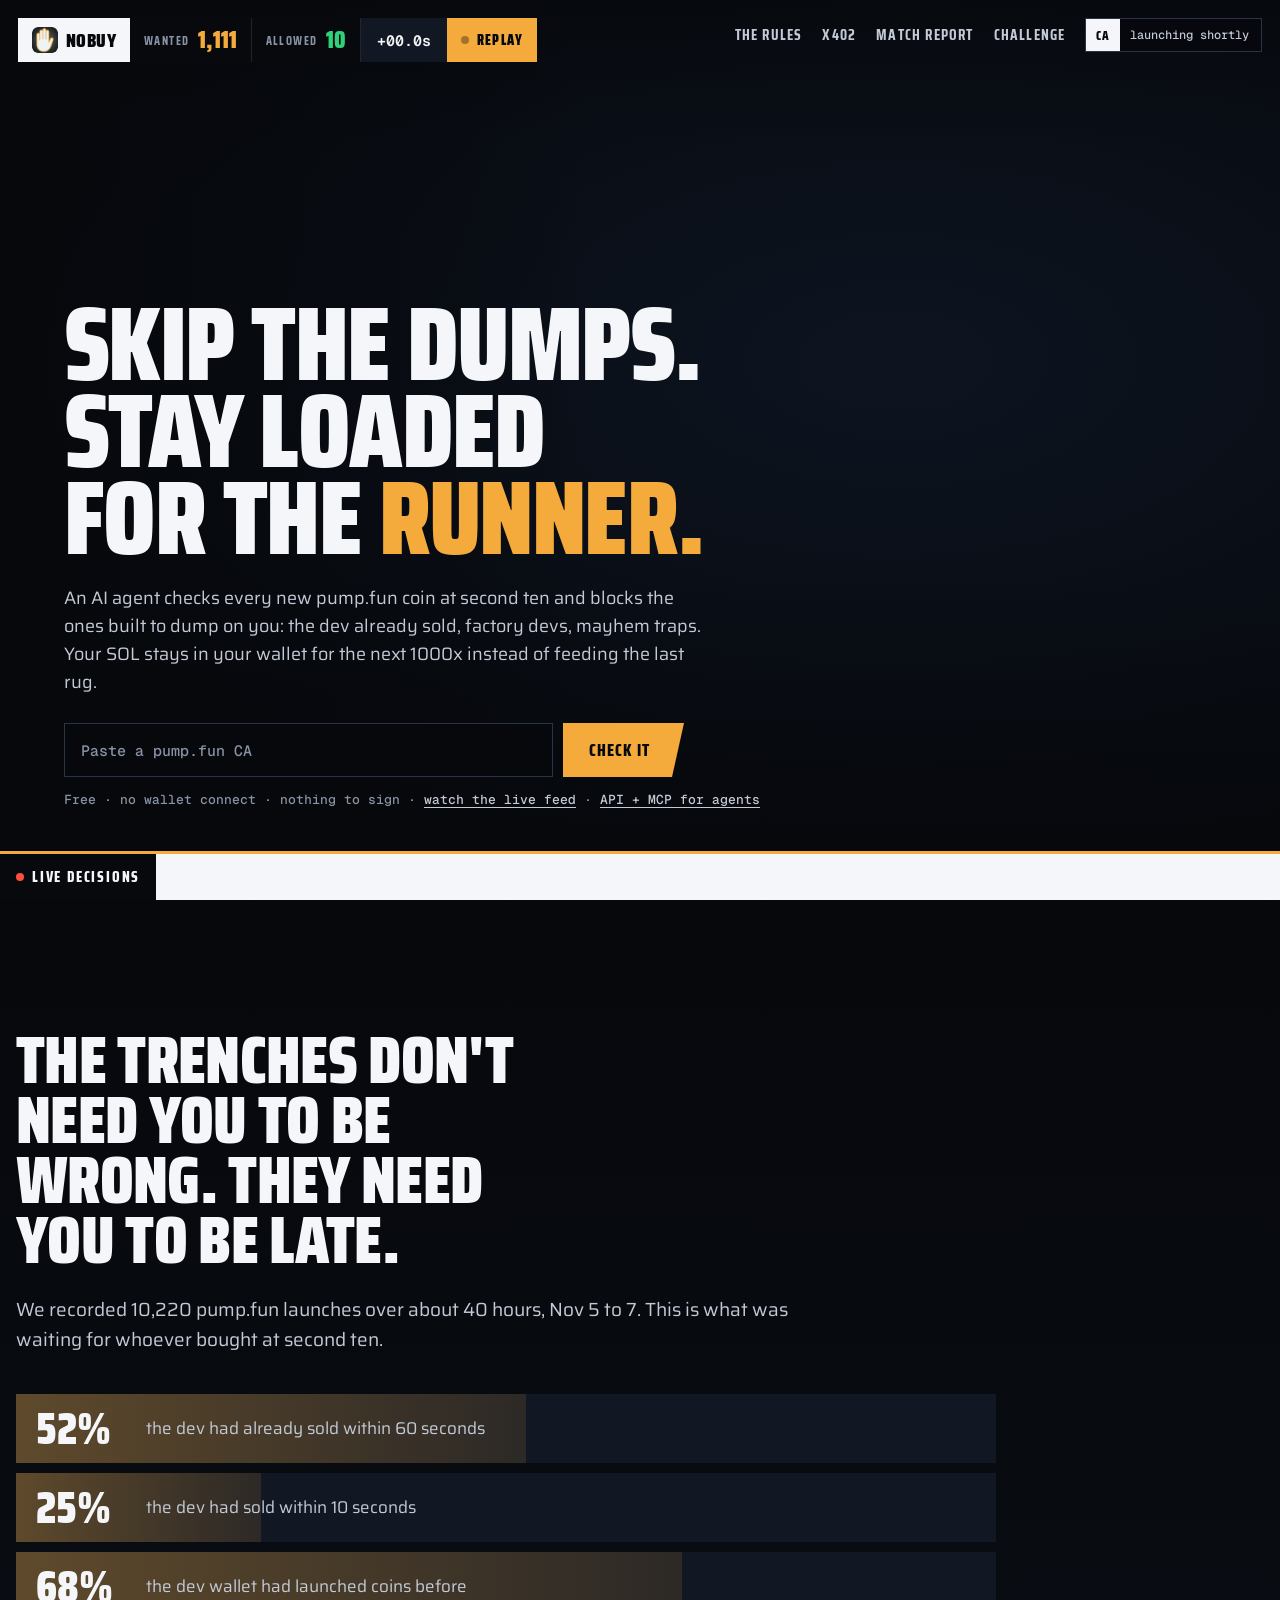
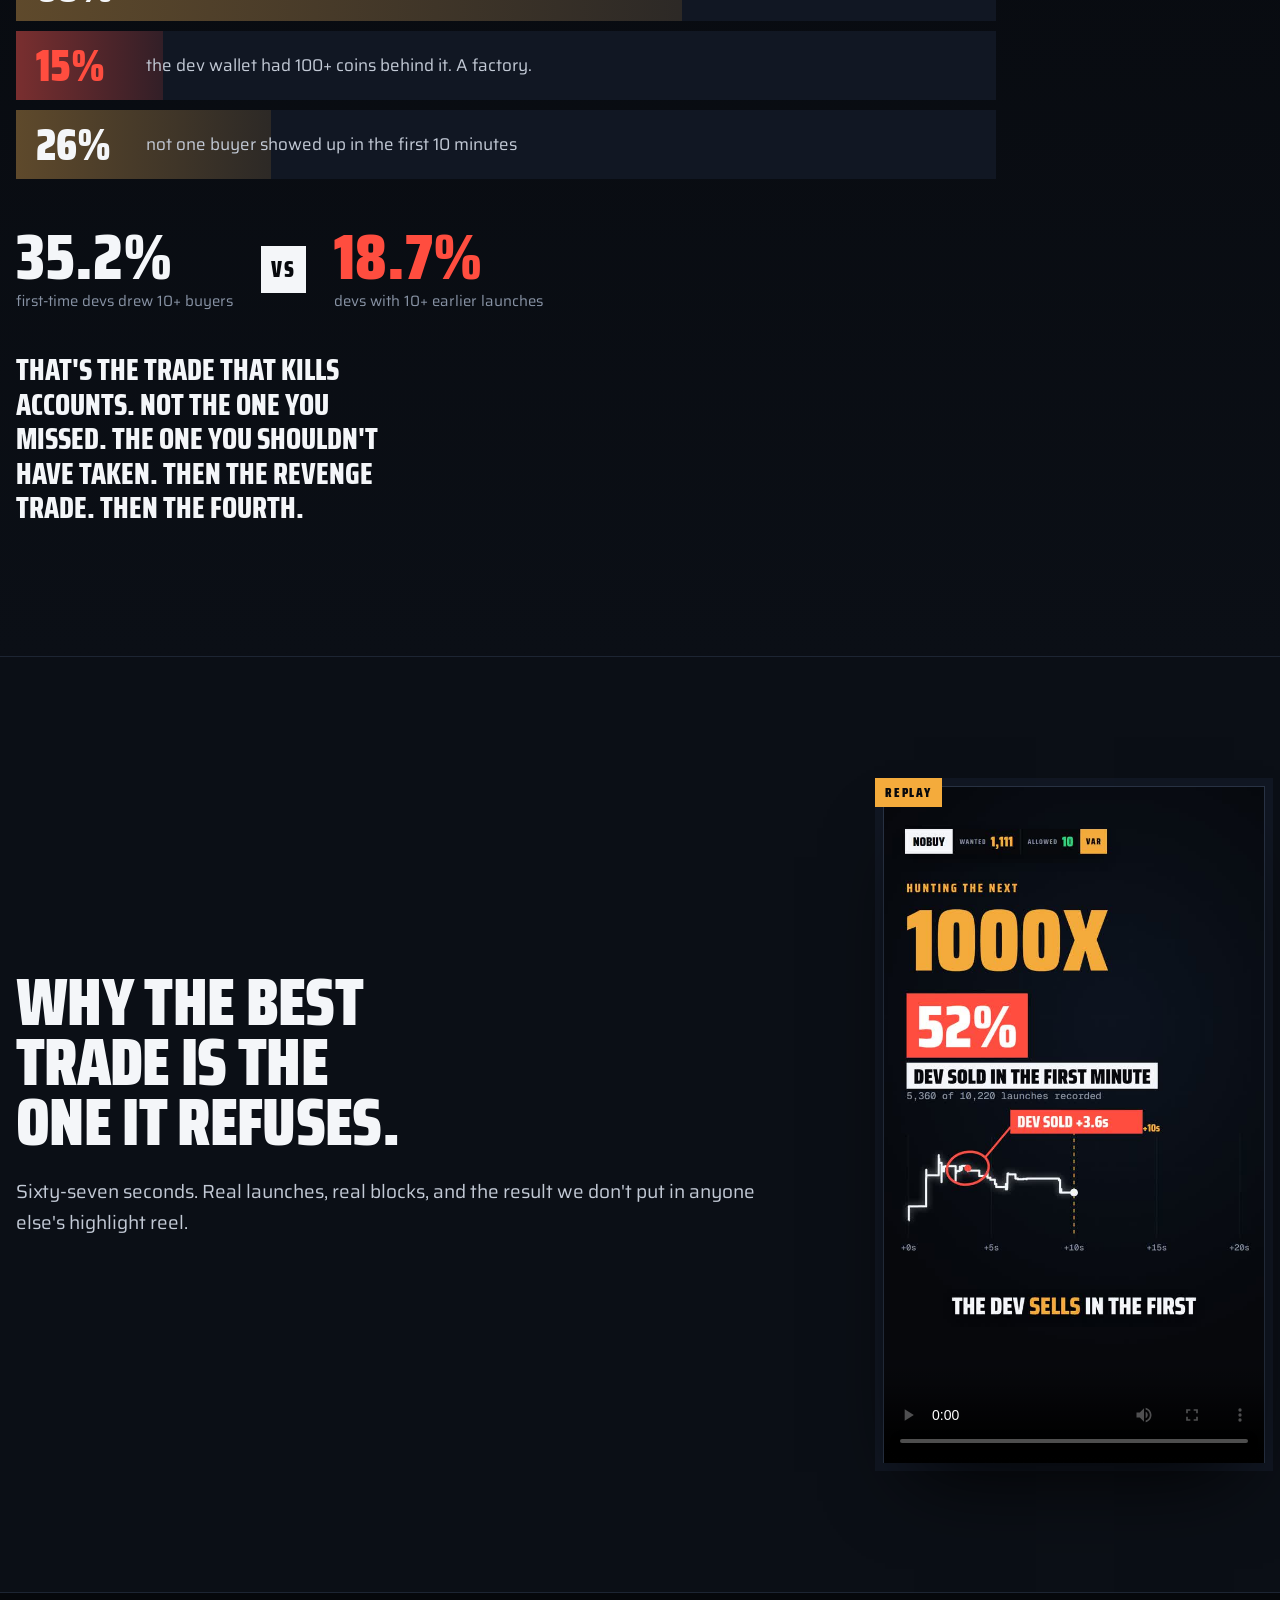
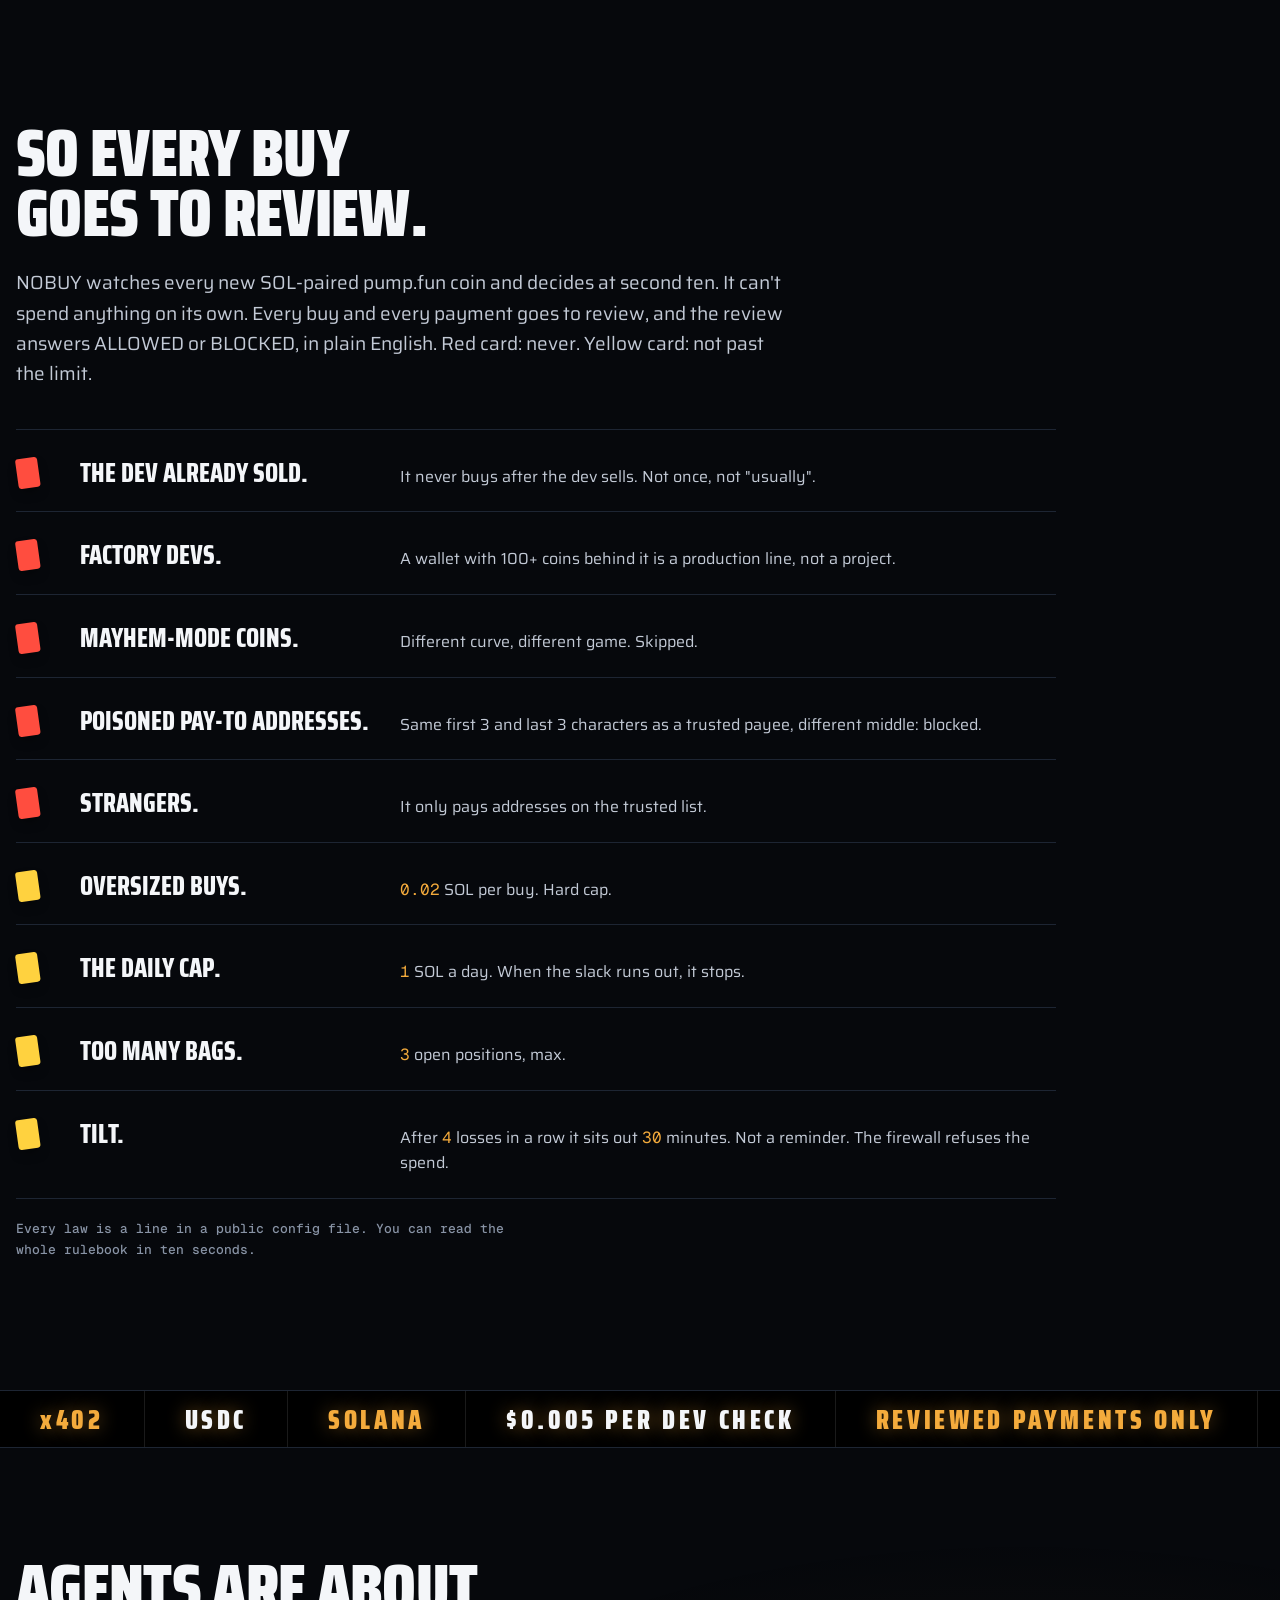
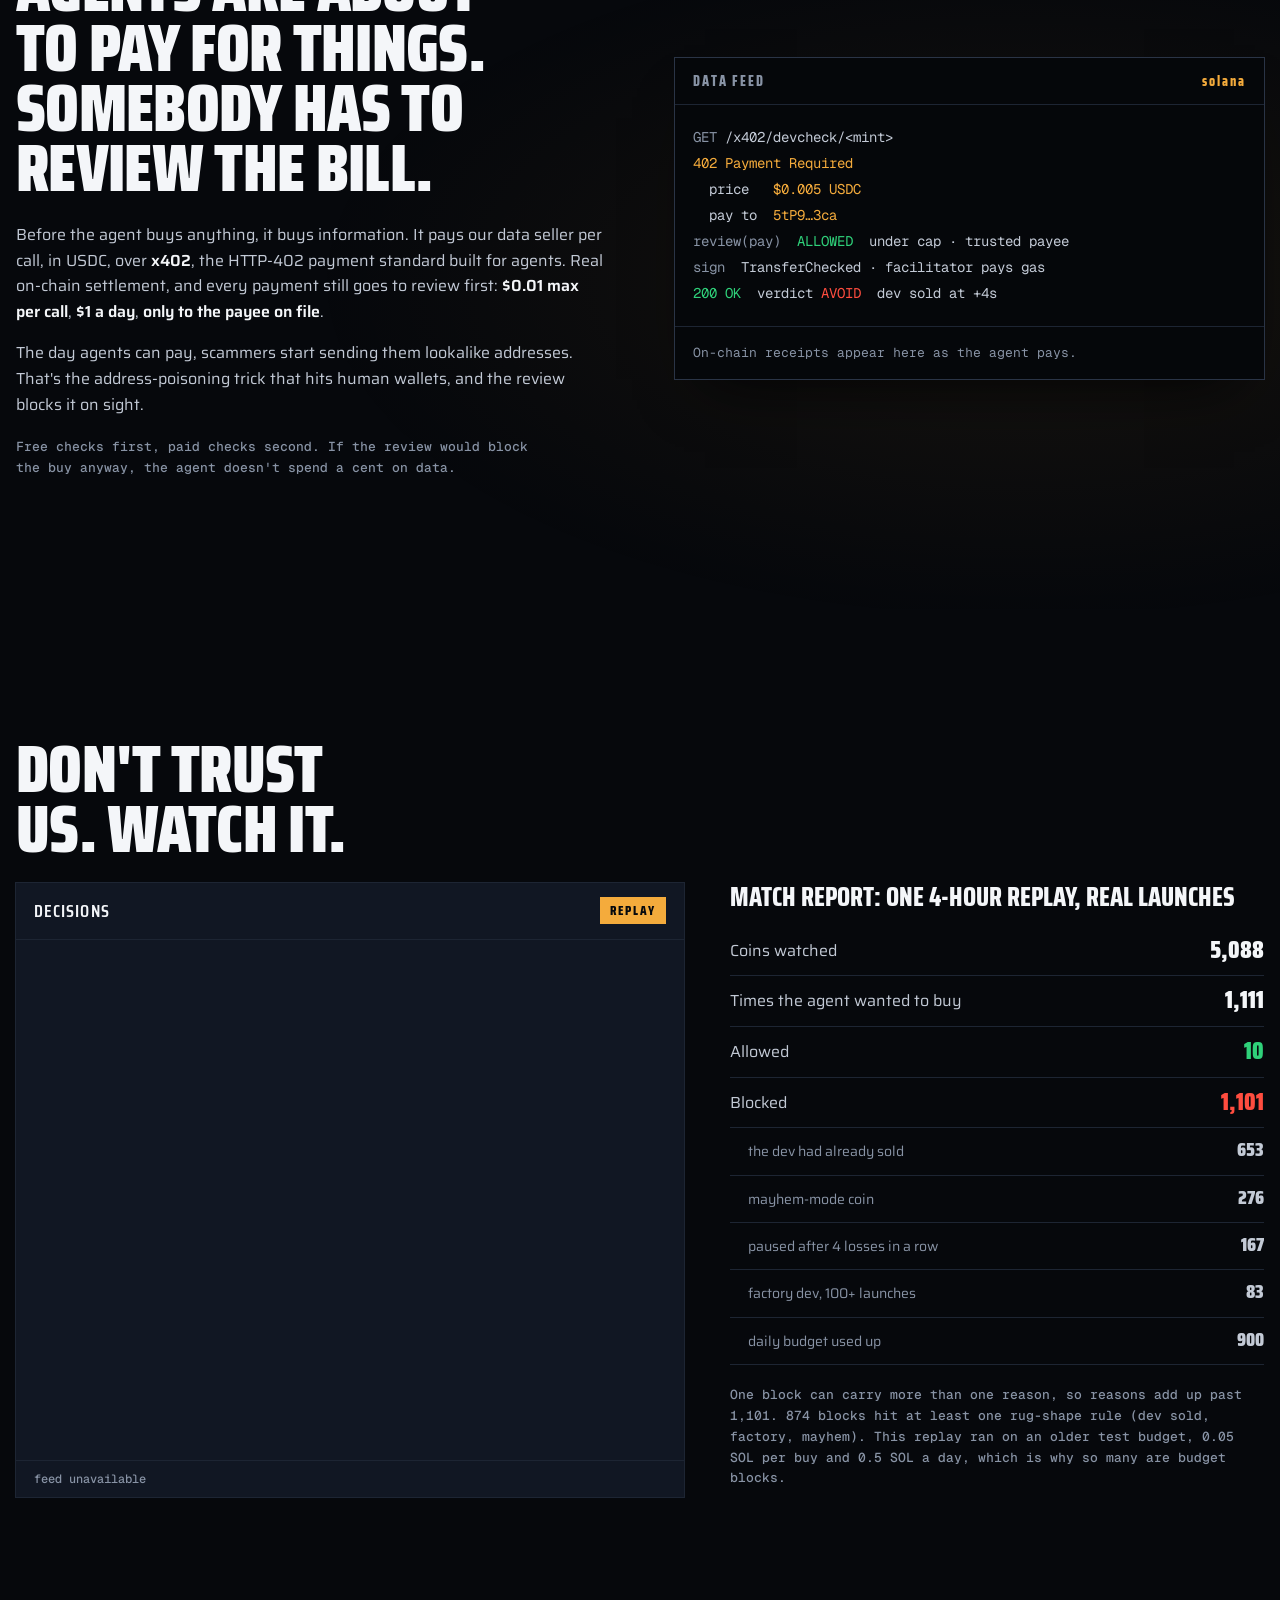
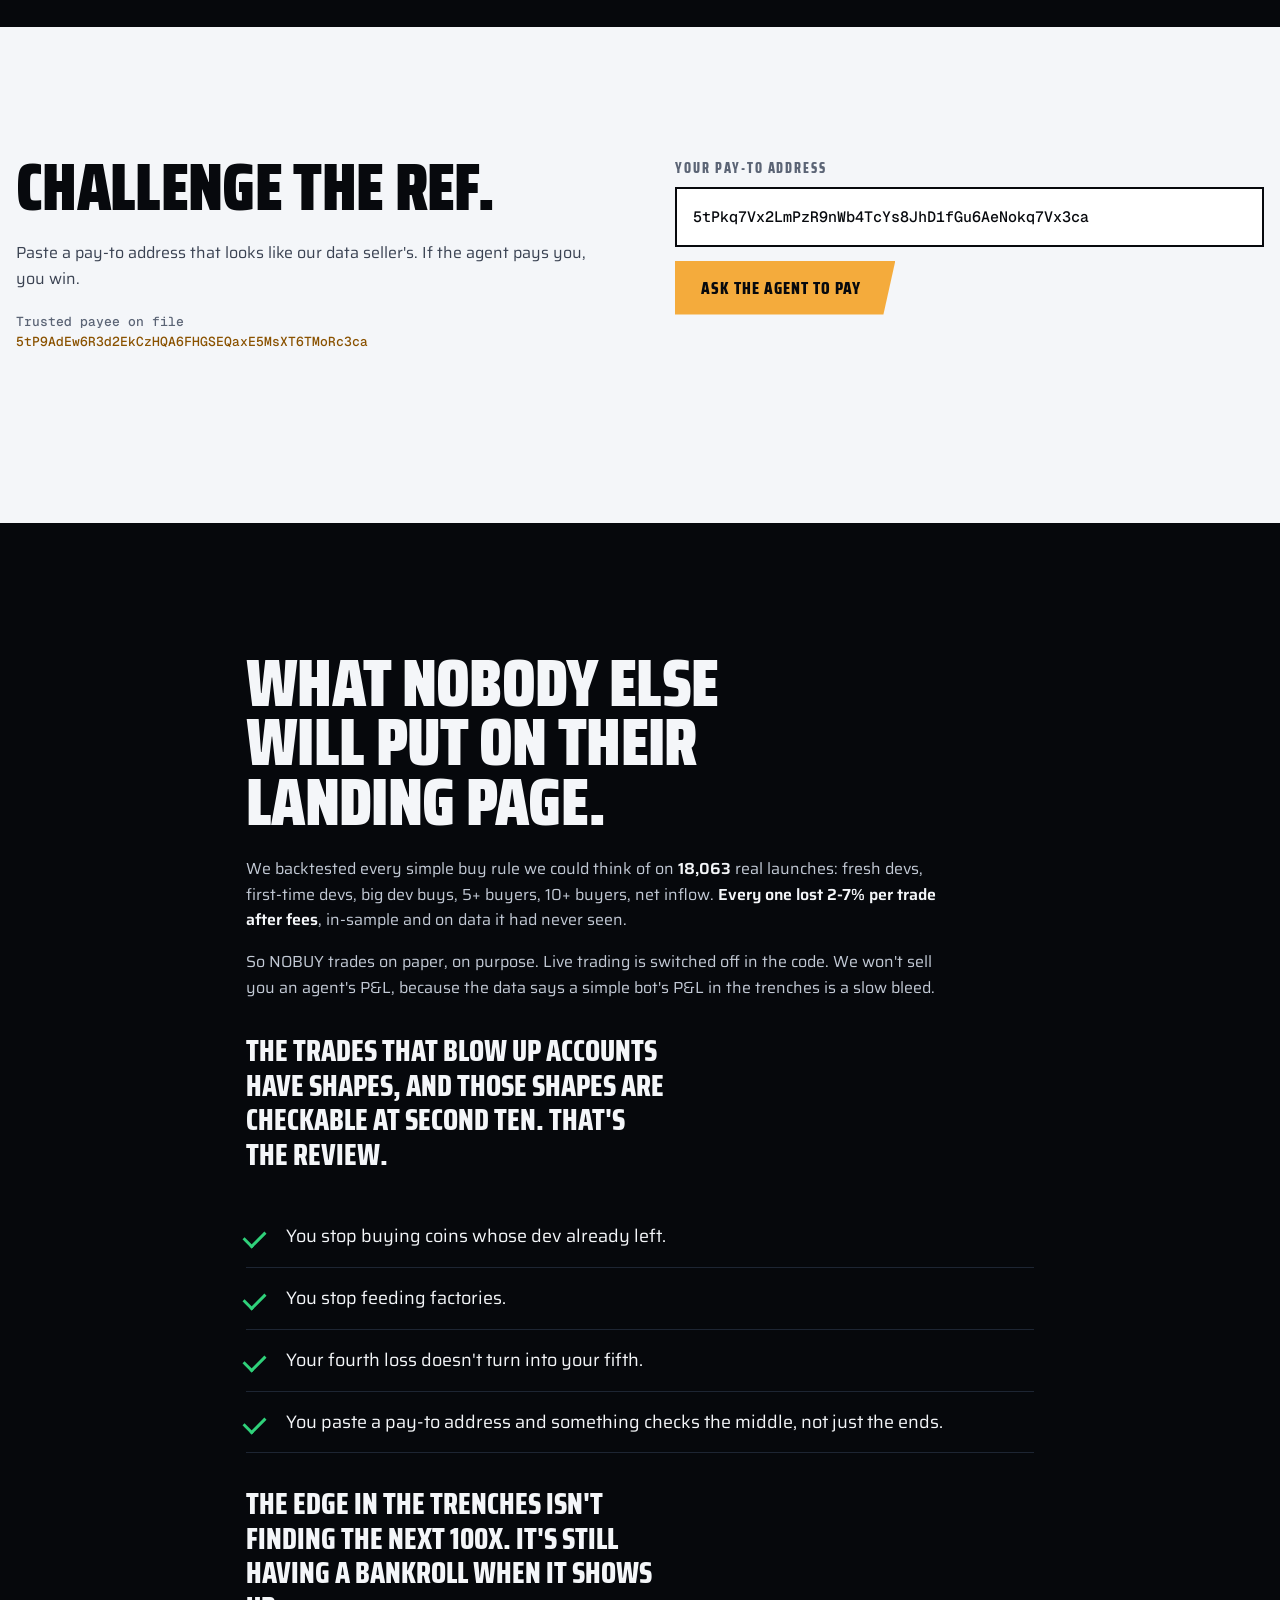
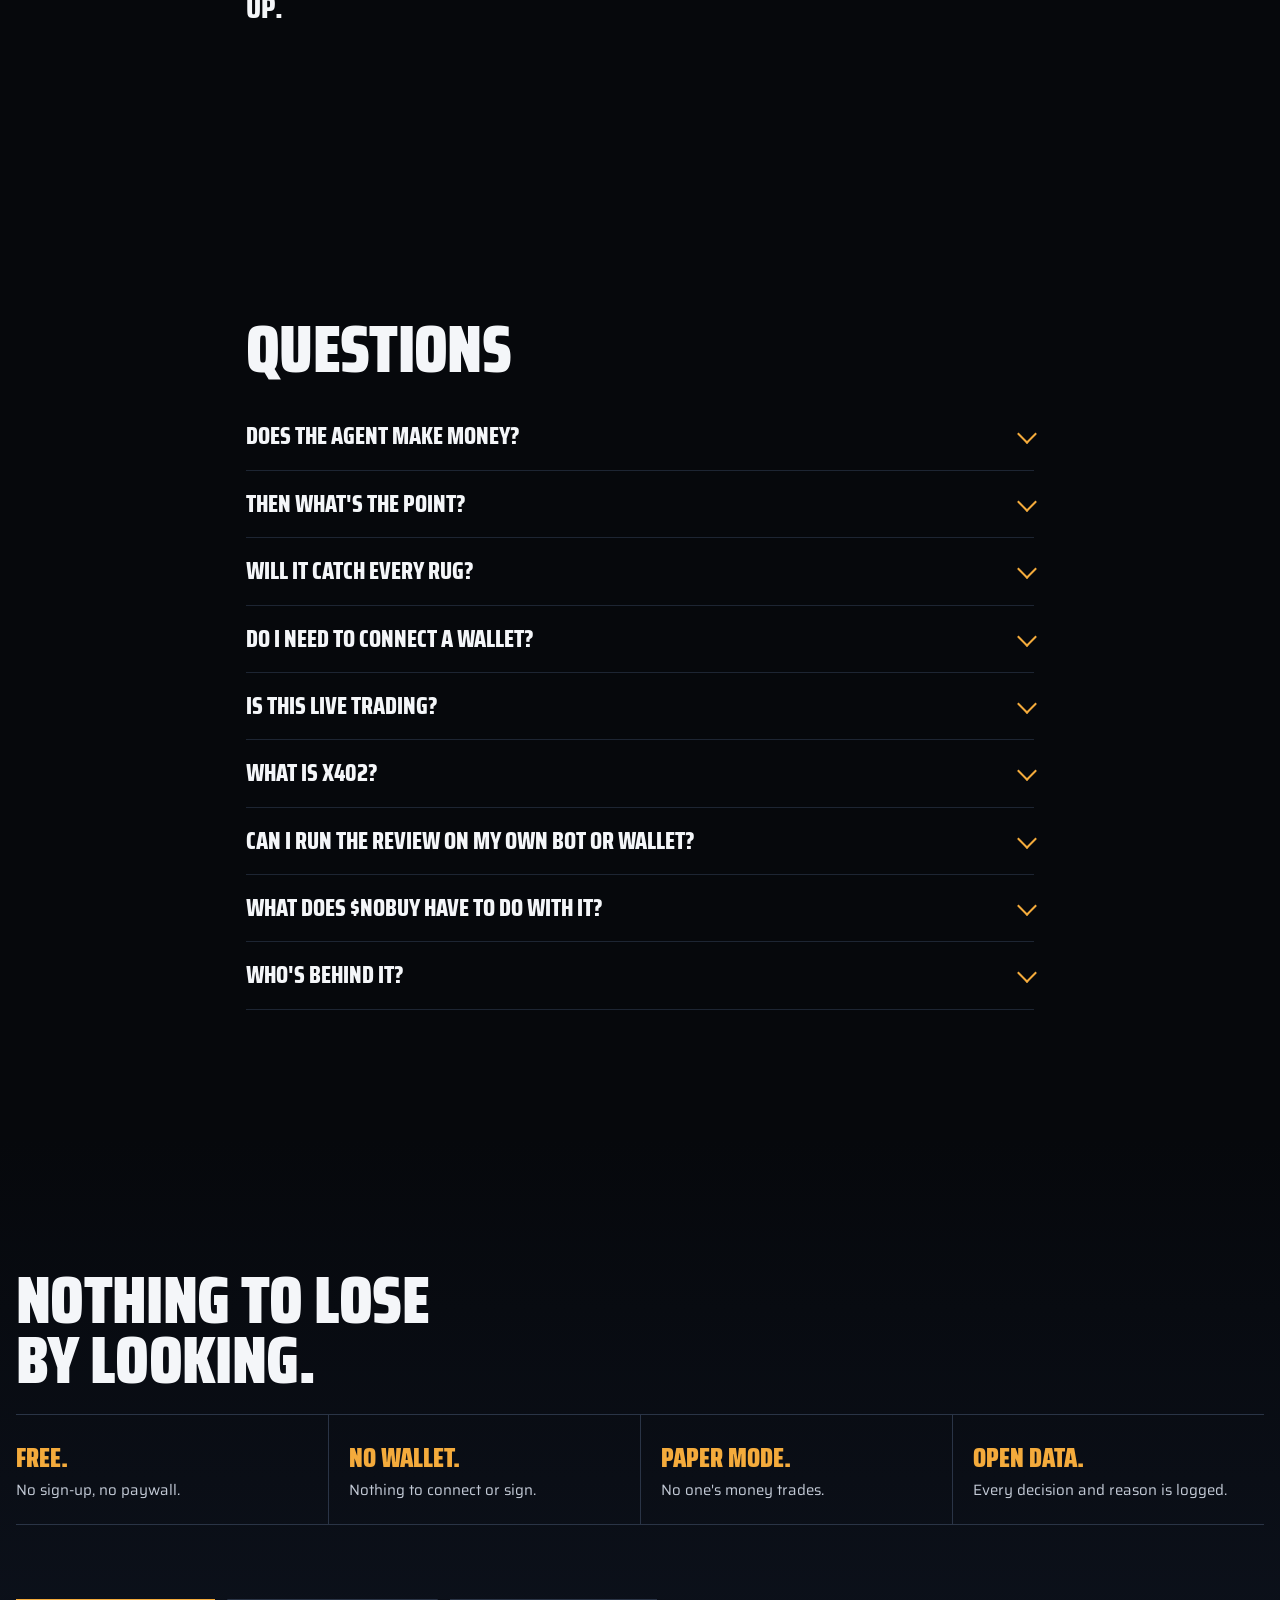
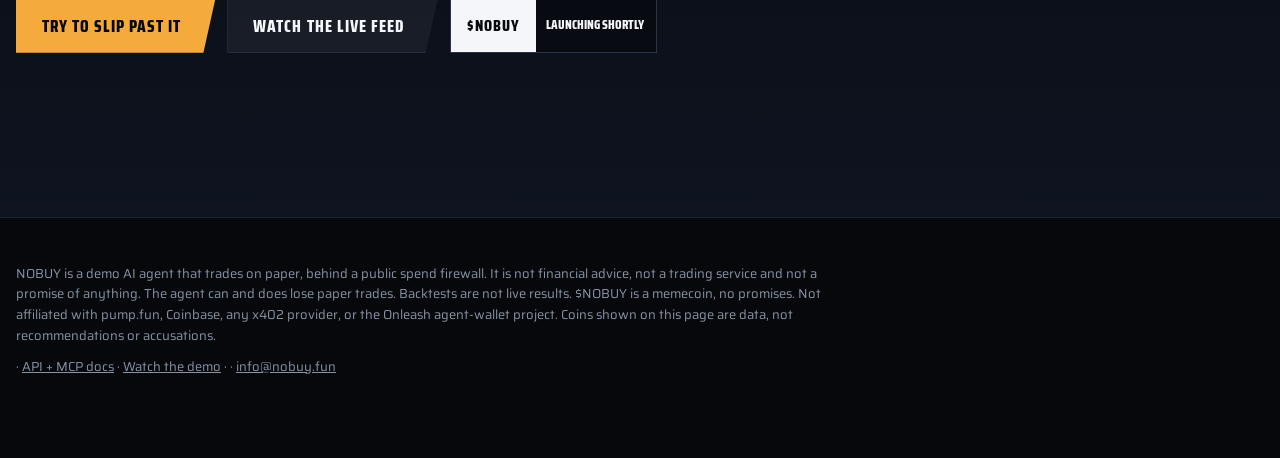
==== commit edd600a2: "Footer: docs, demo and source links" ====
--- a/site/index.html
+++ b/site/index.html
@@ -249,7 +249,7 @@
 <footer>
   <div class="wrap">
     <p>NOBUY is a demo AI agent that trades on paper, behind a public spend firewall. It is not financial advice, not a trading service and not a promise of anything. The agent can and does lose paper trades. Backtests are not live results. $NOBUY is a memecoin, no promises. Not affiliated with pump.fun, Coinbase, any x402 provider, or the Onleash agent-wallet project. Coins shown on this page are data, not recommendations or accusations.</p>
-    <p><a data-x href="#" target="_blank" rel="noopener">X</a> · <a href="mailto:info@nobuy.fun">info@nobuy.fun</a></p>
+    <p><a data-x href="#" target="_blank" rel="noopener">X</a> · <a href="docs.html">API + MCP docs</a> · <a href="vsl.mp4" target="_blank" rel="noopener">Watch the demo</a> · <a id="ghlink" href="https://github.com/Raw300DEV/nobuy" target="_blank" rel="noopener noreferrer" hidden>Source on GitHub</a> · <a href="mailto:info@nobuy.fun">info@nobuy.fun</a></p>
   </div>
 </footer>
 
